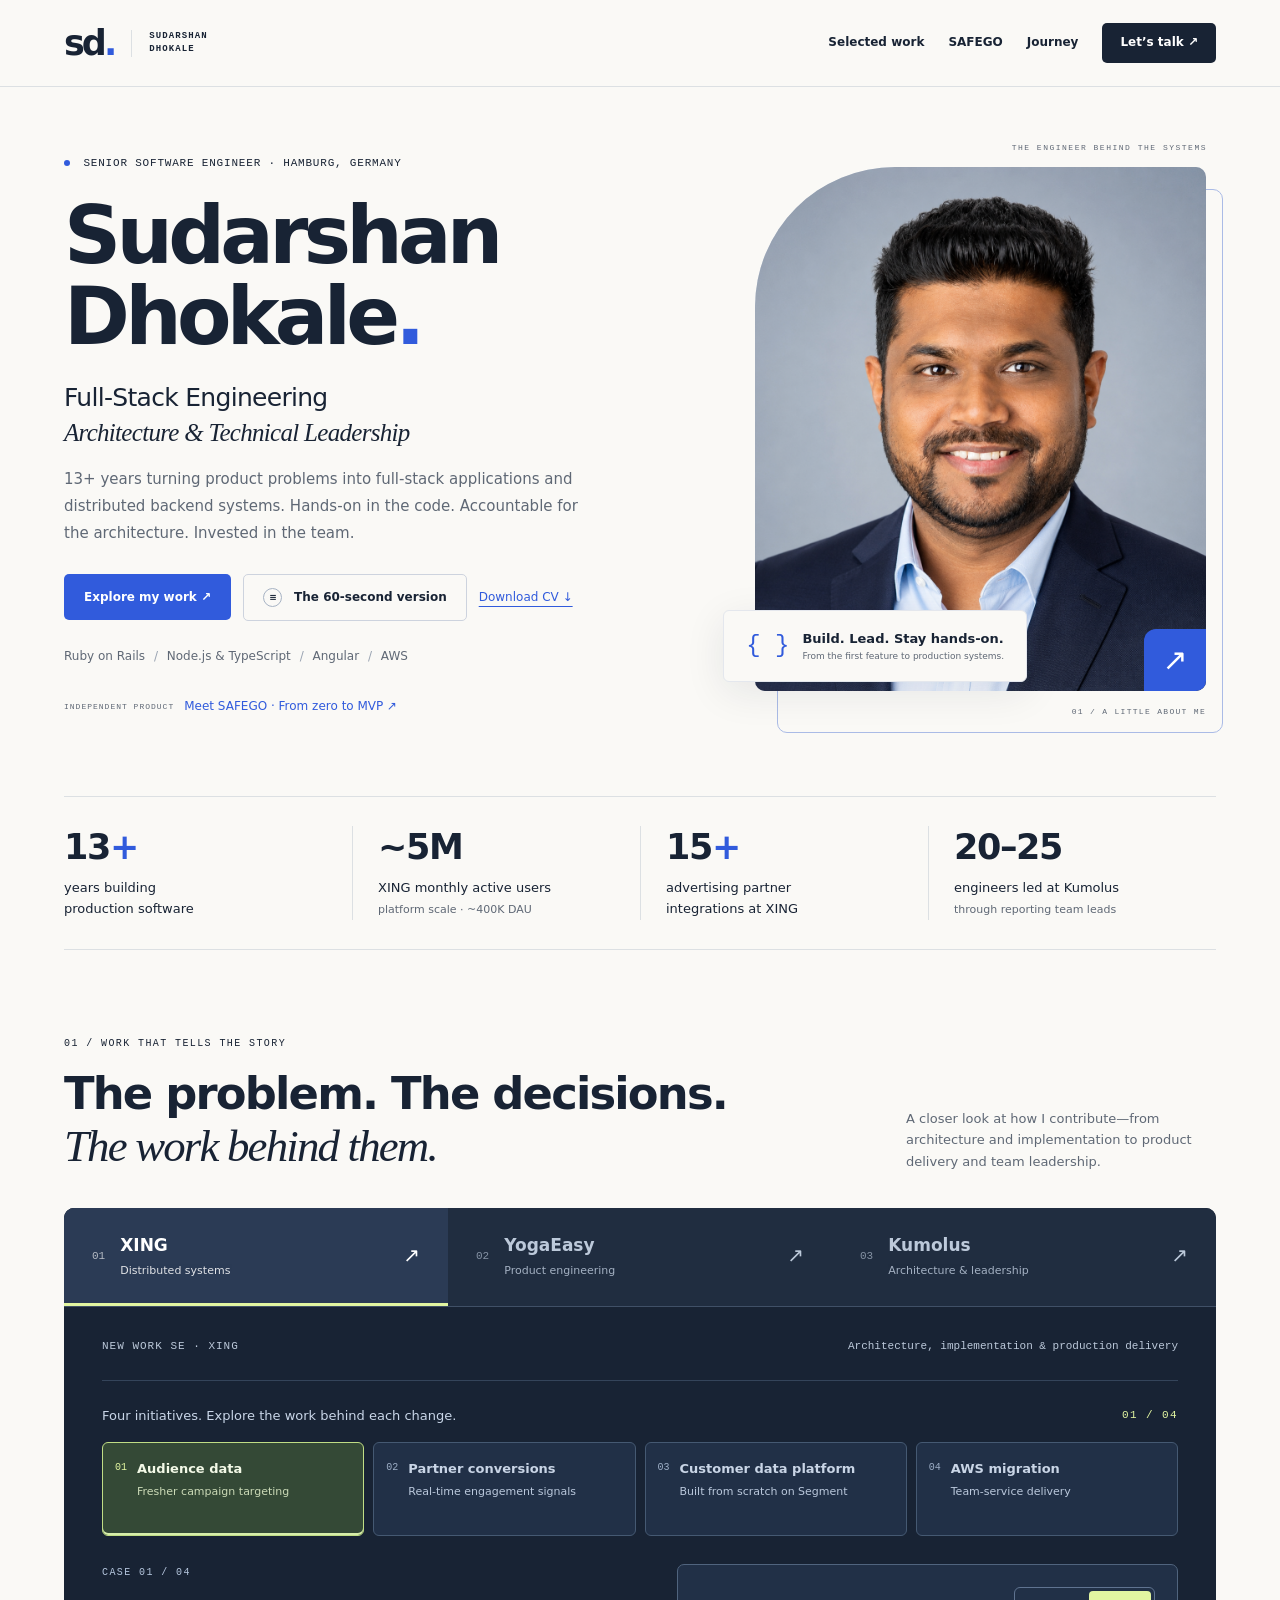
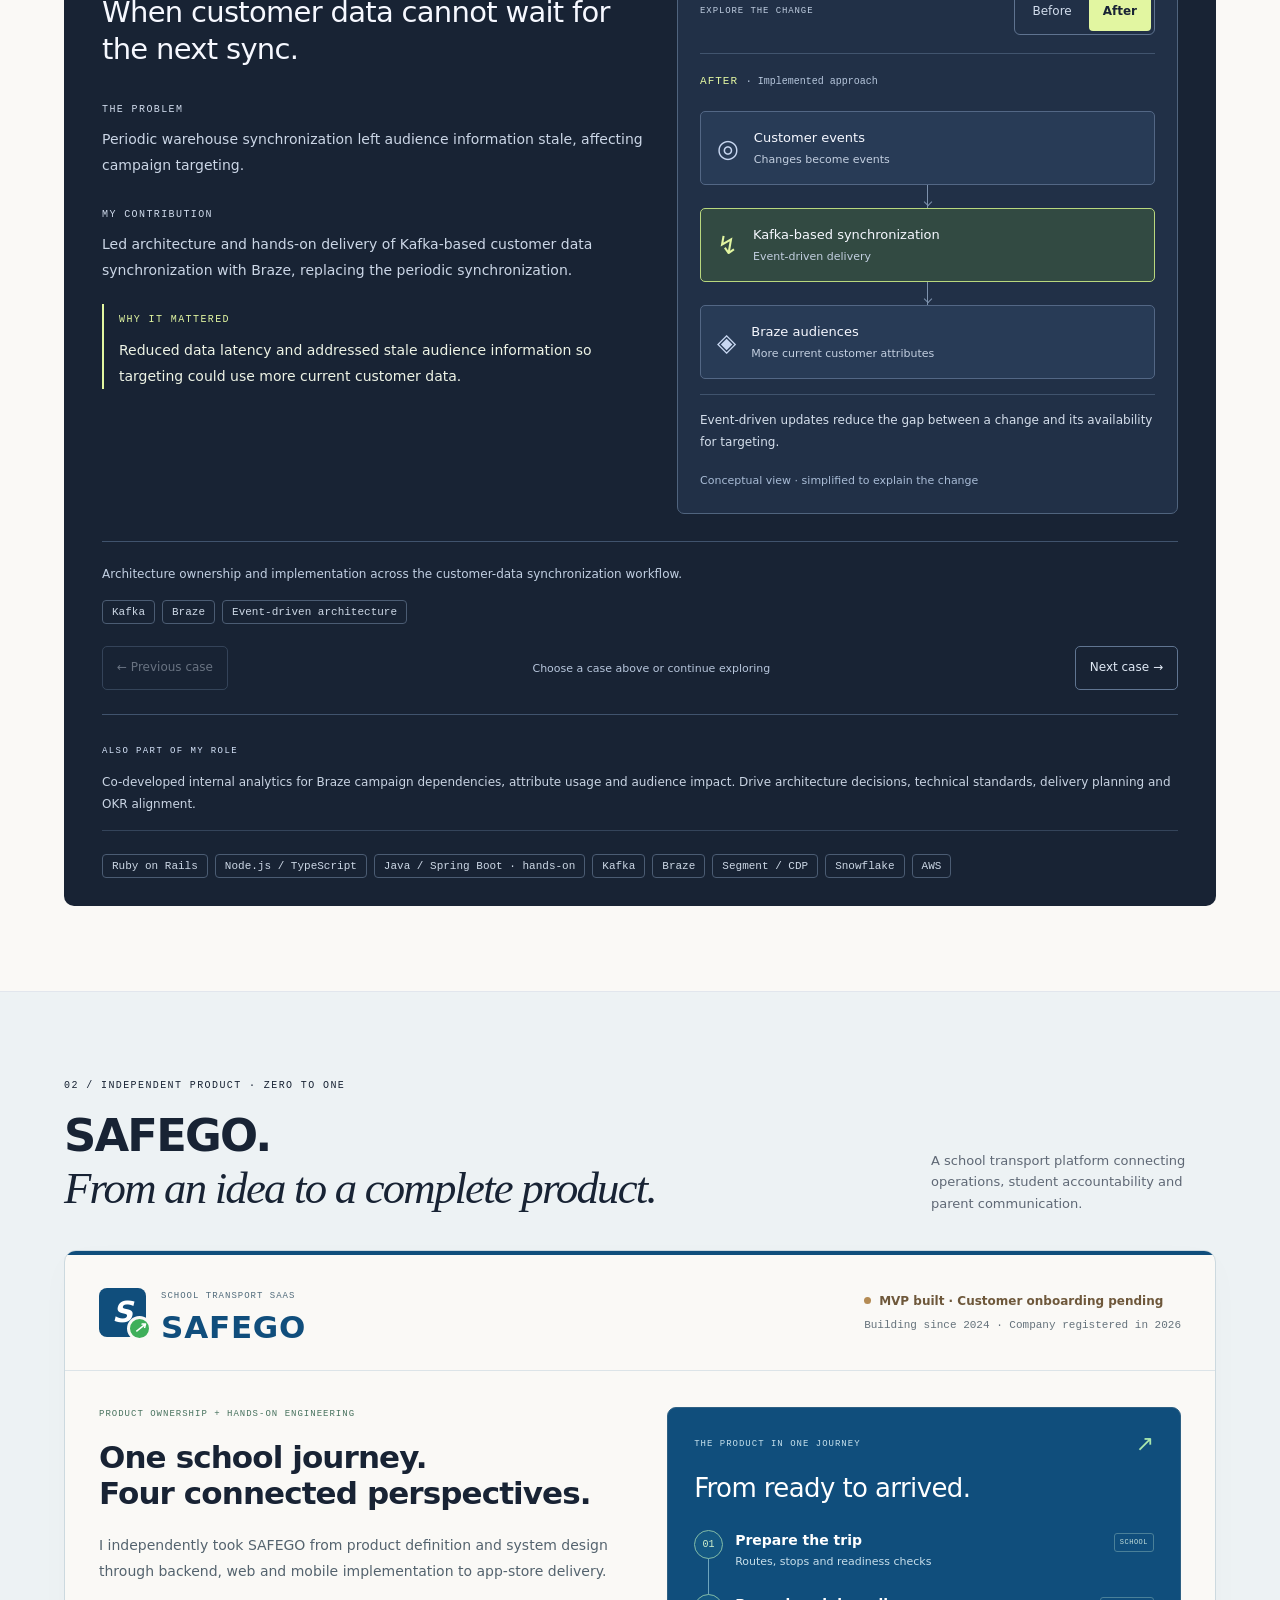
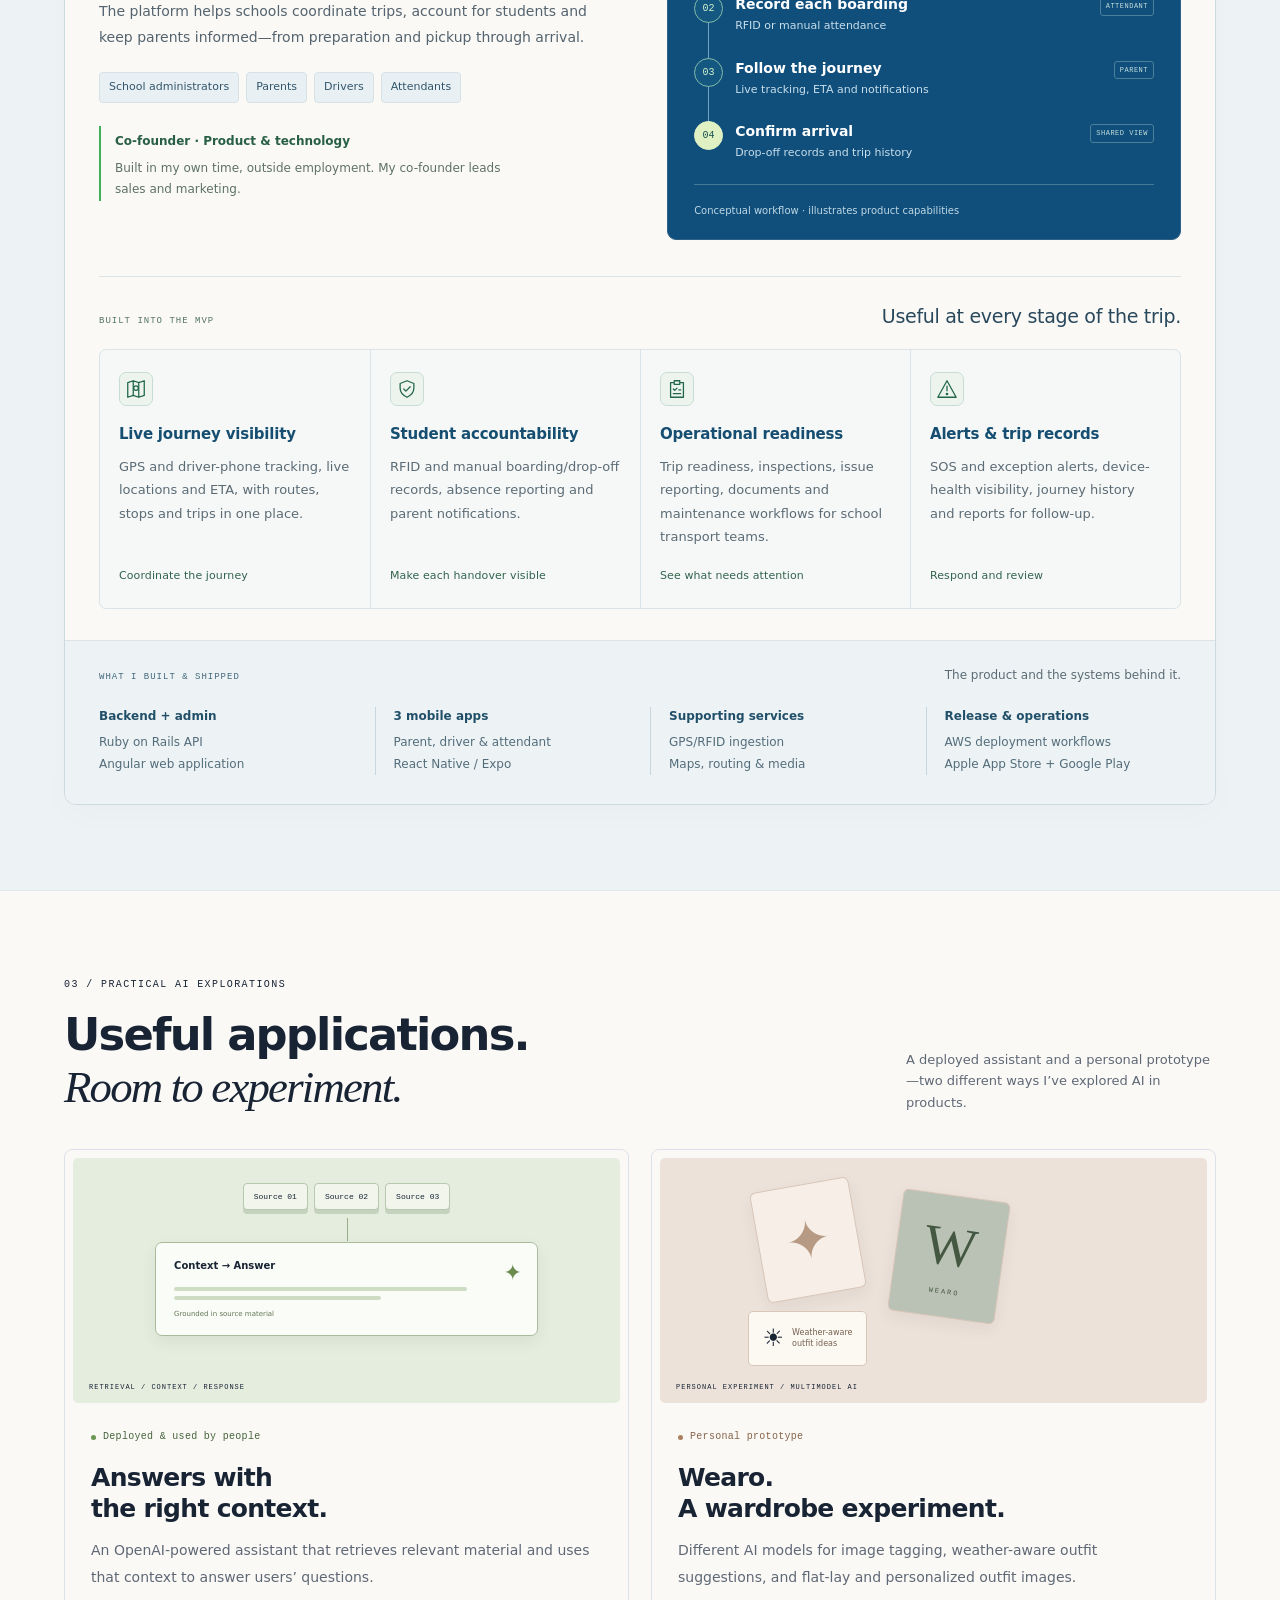
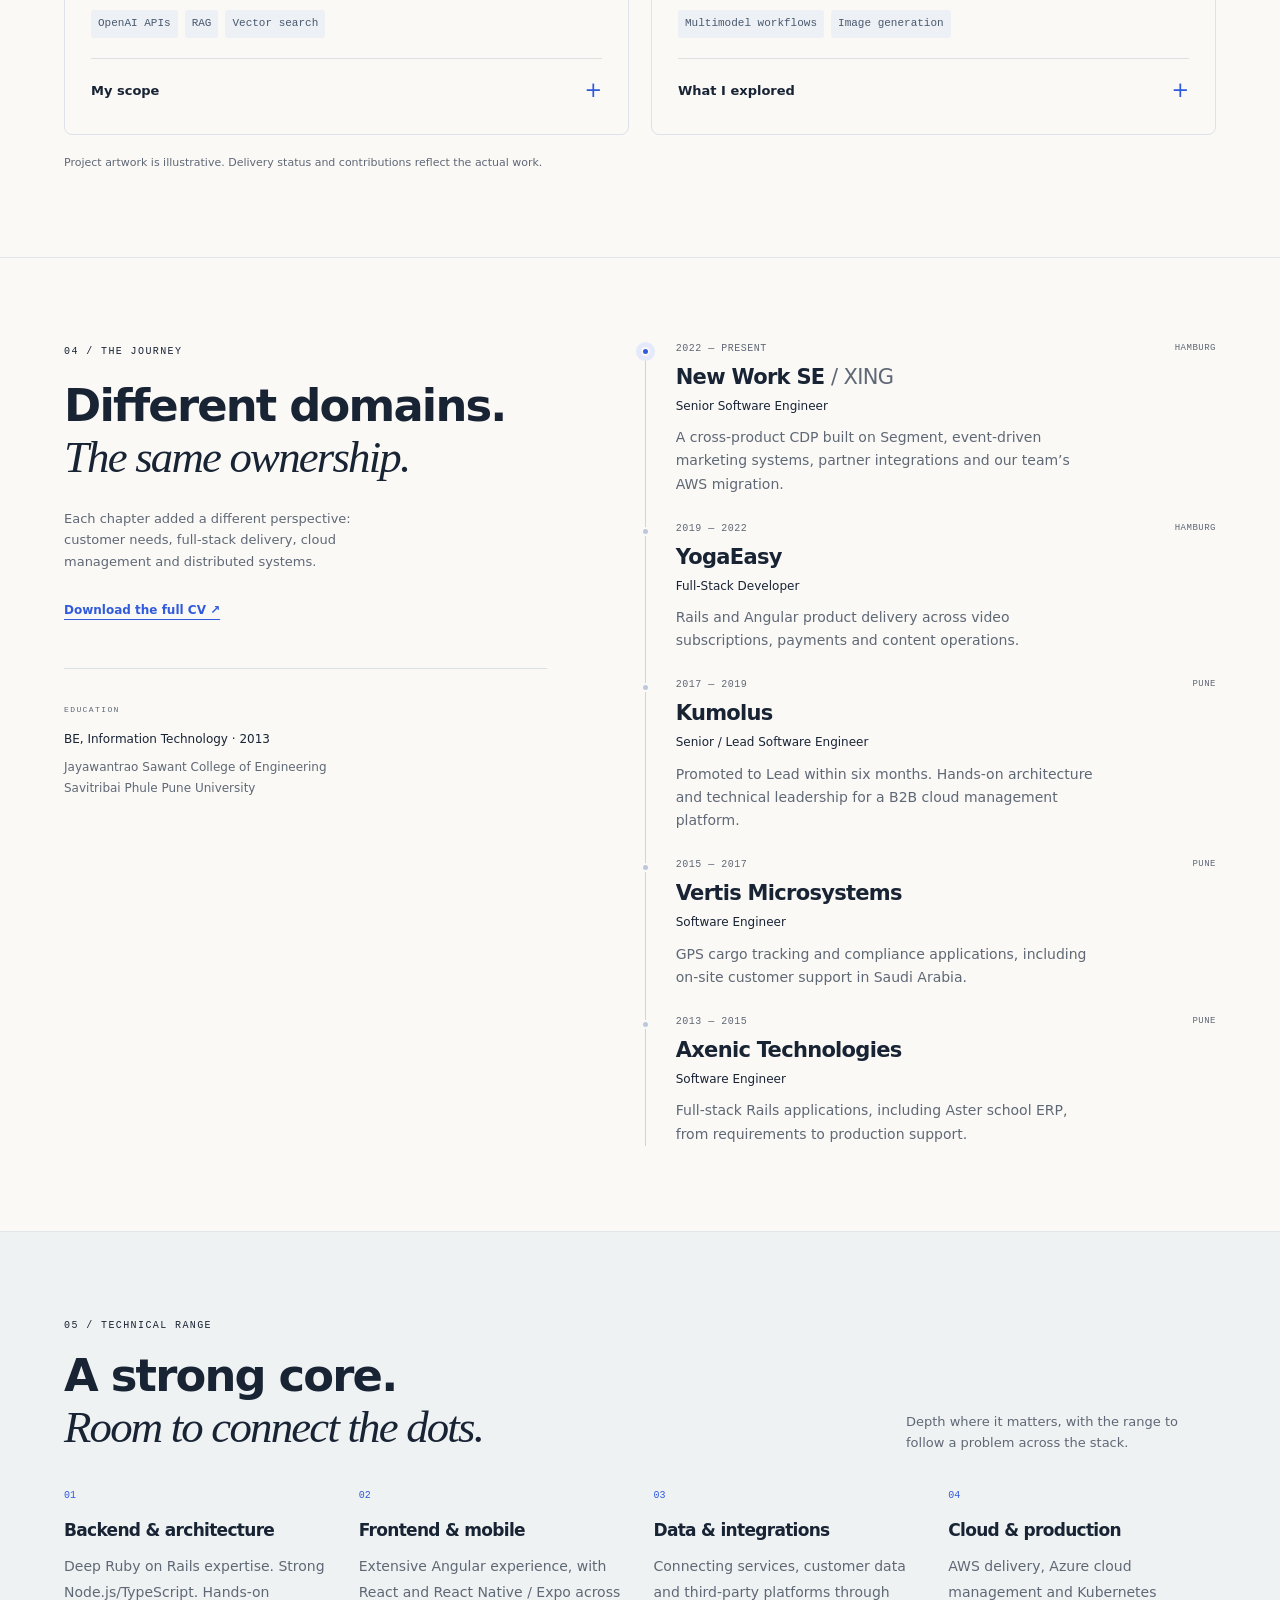
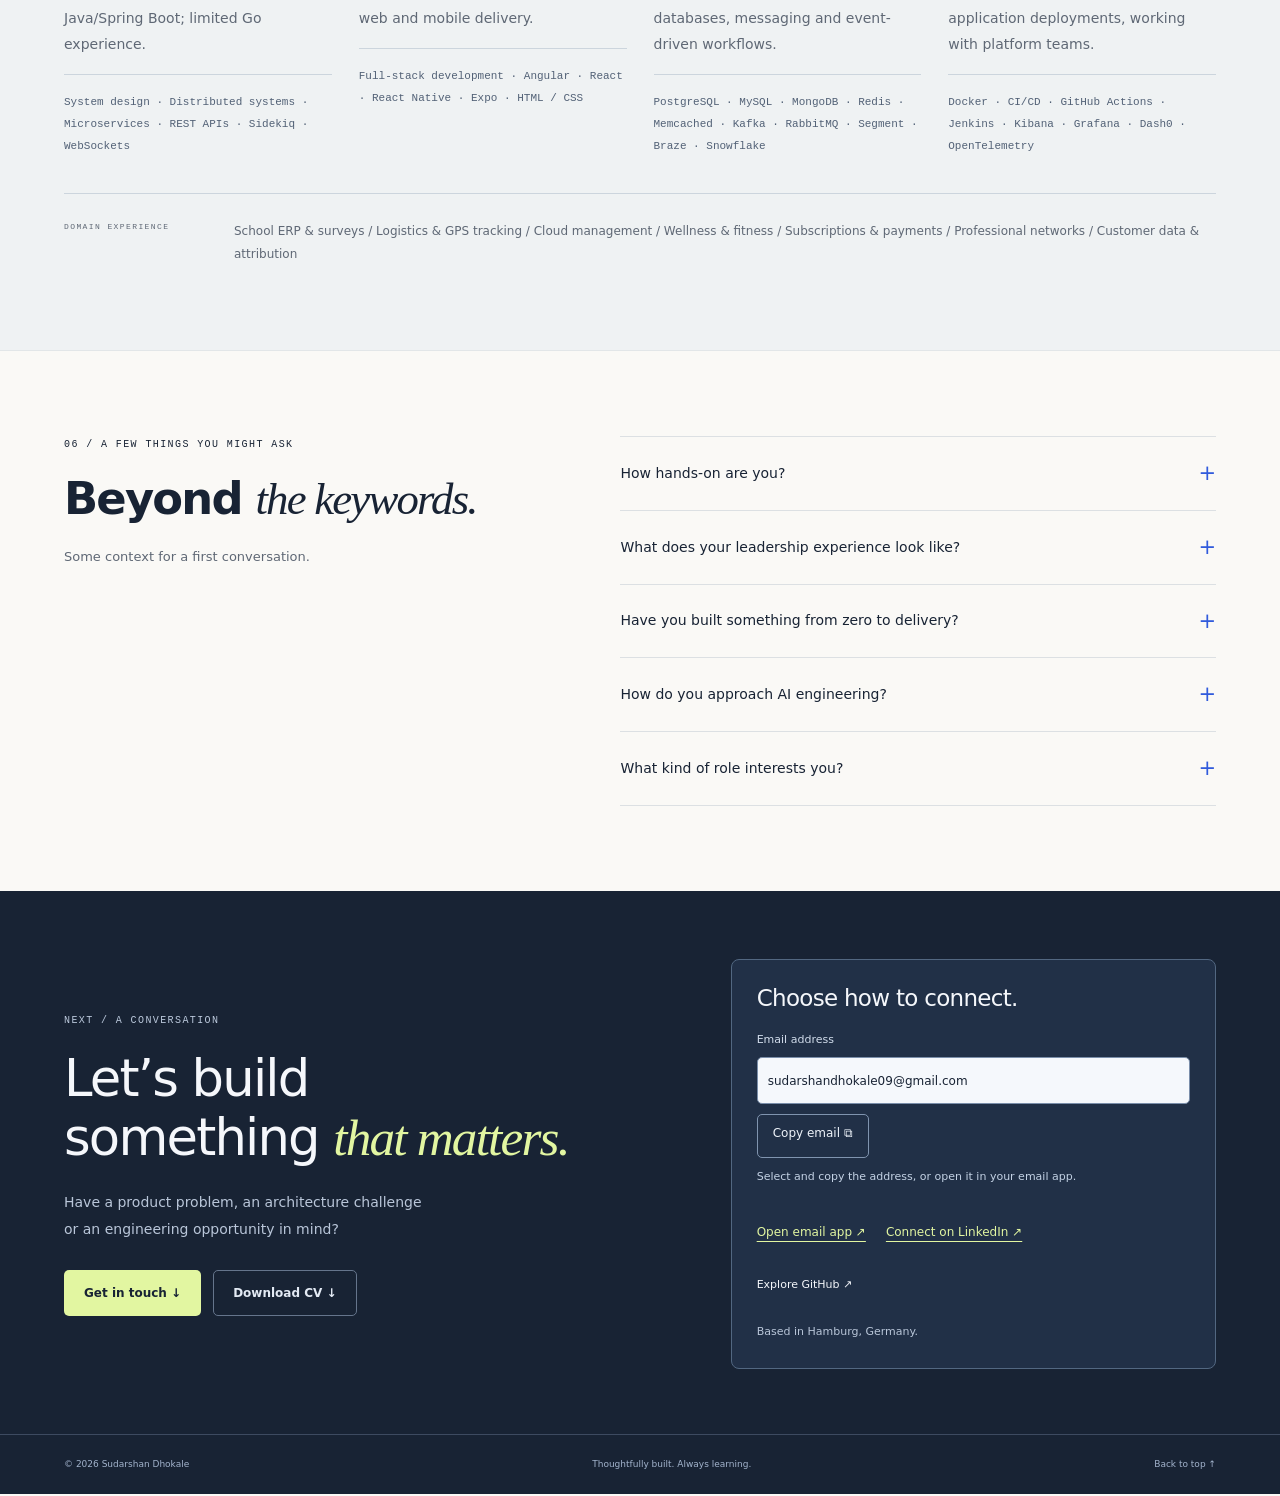
==== Sudarshan_Dhokale_Portfolio_Case_Explorer.html @ 3121cb05 "Add personal portfolio website for GitHub Pages" ====
<!doctype html>
<html lang="en">
<head>
<meta charset="utf-8"><meta name="viewport" content="width=device-width, initial-scale=1"><meta name="theme-color" content="#182334">
<title>Sudarshan Dhokale | Software Engineer &amp; Product Builder</title>
<meta name="description" content="Senior Software Engineer building full-stack products and distributed systems since 2013. Architecture, technical leadership and zero-to-one product delivery.">
<meta property="og:title" content="Sudarshan Dhokale — Full-Stack Engineering, Architecture &amp; Technical Leadership"><meta property="og:description" content="Hands-on engineering since 2013. Explore architecture, product delivery and technical leadership through selected work."><meta property="og:type" content="website">
<link rel="icon" href="[data-uri]" type="image/svg+xml"><style>
/* Sudarshan Dhokale — portfolio. No external fonts or dependencies. */
:root{--paper:#faf9f6;--ink:#182334;--muted:#5f6875;--line:#dce0e3;--blue:#315bdc;--lime:#e2f6a1;--dark:#182334;--light:#f1f3f7;--mono:ui-monospace,SFMono-Regular,Consolas,monospace}
*{box-sizing:border-box}html{scroll-behavior:smooth;scroll-padding-top:100px}body{margin:0;background:var(--paper);color:var(--ink);font:16px/1.65 system-ui,-apple-system,BlinkMacSystemFont,"Segoe UI",sans-serif;-webkit-font-smoothing:antialiased}body.modal-open{overflow:hidden}button,a,summary{-webkit-tap-highlight-color:transparent}button{font:inherit;cursor:pointer}a{color:inherit;text-underline-offset:5px}a:hover{text-decoration-thickness:2px}button:focus-visible,a:focus-visible,summary:focus-visible,[tabindex]:focus-visible{outline:3px solid #5d83f4;outline-offset:5px}button{color:inherit}img{max-width:100%;display:block}p{margin:0 0 16px}h1,h2,h3{line-height:1.15;margin:0;font-weight:600}h2{font-size:clamp(32px,3.5vw,46px);letter-spacing:-1.8px}h3{letter-spacing:-.7px}.wrap{max-width:1280px;padding:0 64px;margin:0 auto}.eyebrow,.micro-label{font:500 10px/1.7 var(--mono);letter-spacing:1.4px}.eyebrow{margin-bottom:20px}.serif{font-family:Georgia,"Times New Roman",serif;font-style:italic;font-weight:400}.blue{color:var(--blue)}.sr-only{position:absolute;width:1px;height:1px;padding:0;margin:-1px;overflow:hidden;clip:rect(0,0,0,0);white-space:nowrap;border:0}.skip{position:absolute;top:-100px;left:20px;z-index:100;background:var(--lime);padding:12px 20px}.skip:focus{top:10px}.reading-progress{position:fixed;top:0;left:0;width:100%;height:3px;z-index:30;pointer-events:none}.reading-progress span{display:block;transform:scaleX(0);transform-origin:left;background:var(--blue);height:100%}.site-header{position:sticky;top:0;background:var(--paper);border-bottom:1px solid var(--line);z-index:20}.nav{height:86px;display:flex;justify-content:space-between;align-items:center;gap:20px}.brand{display:flex;align-items:center;text-decoration:none;font-weight:800;font-size:35px;letter-spacing:-3px;line-height:1}.brand>span:first-child{color:var(--blue)}.brand .brand-label{margin-left:17px;padding-left:17px;border-left:1px solid var(--line);font:600 9px/1.5 var(--mono);letter-spacing:1.1px}.nav-links{display:flex;align-items:center;gap:30px;font-size:12px;font-weight:550}.nav-links>a{text-decoration:none;position:relative}.nav-links>a:not(.nav-cta):after{content:"";position:absolute;bottom:-7px;left:0;width:100%;height:2px;background:var(--blue);transform:scaleX(0);transform-origin:left;transition:transform .2s}.nav-links>a:hover:after,.nav-links>a.active:after{transform:scaleX(1)}.nav-links .nav-cta{background:var(--ink);color:white;padding:10px 18px;border-radius:5px}.hero{display:grid;grid-template-columns:1.24fr 1fr;gap:75px;align-items:center;padding-top:60px;padding-bottom:60px}.status-dot{display:inline-block;width:6px;height:6px;border-radius:50%;background:var(--blue);margin-right:6px}.hero h1{font-size:clamp(56px,6.2vw,80px);font-weight:650;letter-spacing:-4.7px;line-height:1.02;margin:22px 0}.hero-statement{font-size:25px;line-height:1.35;letter-spacing:-.7px;font-weight:500}.hero-statement>span{font-family:Georgia,serif;font-style:italic;font-weight:400}.hero-description{font-size:15px;max-width:530px;color:var(--muted);line-height:1.8}.actions{display:flex;gap:12px;align-items:center;flex-wrap:wrap;margin-top:27px}.button{padding:13px 19px;border-radius:5px;display:inline-flex;justify-content:center;align-items:center;gap:12px;text-decoration:none;font-size:12px;font-weight:600;border:1px solid transparent;line-height:1.5;transition:background .2s}.button:hover{box-shadow:0 3px 12px #18233412}.button.primary{background:var(--blue);color:#fff}.button.primary:hover{background:#2349bd}.button.secondary{background:transparent;border-color:#cdd3de}.button.secondary:hover{background:#edf0f9}.play-icon{font-size:9px;width:19px;height:19px;display:grid;place-items:center;border:1px solid #a7b3c4;border-radius:50%;padding-left:1px}.hero-stack{font-size:10px;color:var(--muted);margin:24px 0 0;line-height:1.8}.hero-stack>span{color:#9aa4b2;padding:0 6px}.hero-visual{position:relative;padding:20px 10px 20px 20px}.portrait-frame{position:relative;background:#dce4ee;border-radius:140px 10px 10px 10px;overflow:hidden;aspect-ratio:4/4.65}.portrait-frame>img{width:100%;height:100%;object-fit:cover;object-position:50% 22%;transition:transform .7s}.hero-visual:hover .portrait-frame>img{transform:scale(1.025)}.hero-visual:before{content:"";position:absolute;inset:35px 0 10px 35px;border:1px solid #aabbe6;border-radius:140px 10px 10px 10px;transform:translate(7px,7px);z-index:-1}.portrait-coordinate{position:absolute;right:9px;top:-4px;font:8px var(--mono);letter-spacing:1.5px;color:var(--muted)}.portrait-corner{position:absolute;bottom:0;right:0;background:var(--blue);color:white;font-size:30px;width:62px;height:62px;display:grid;place-items:center;border-radius:12px 0 0}.portrait-note{position:absolute;left:-12px;bottom:54px;display:flex;align-items:center;gap:13px;padding:17px 22px;background:var(--paper);box-shadow:0 10px 40px #18233417;border:1px solid #e4e7ed;border-radius:6px}.note-mark{font:24px var(--mono);color:var(--blue)}.portrait-note strong{display:block;font-size:13px}.portrait-note div>span{display:block;font-size:9px;color:var(--muted)}.photo-index{display:block;text-align:right;font:8px var(--mono);letter-spacing:1.3px;margin-top:16px;color:var(--muted)}.proof{display:grid;grid-template-columns:repeat(4,1fr);padding-top:30px;padding-bottom:30px;position:relative}.proof:before,.proof:after{content:"";height:1px;background:var(--line);position:absolute;left:64px;right:64px}.proof:before{top:0}.proof:after{bottom:0}.proof>div{padding-left:25px;border-left:1px solid var(--line)}.proof>div:first-child{padding-left:0;border:0}.proof strong{font-size:35px;font-weight:550;line-height:1.2;letter-spacing:-1.4px}.proof strong>span{color:var(--blue)}.proof p{font-size:11px;line-height:1.6;margin:9px 0 0}.proof p span{font-size:9px;color:var(--muted)}.section{padding-top:85px;padding-bottom:85px}.section-heading{display:flex;justify-content:space-between;gap:50px;align-items:flex-end;margin-bottom:36px}.section-heading>p{max-width:310px;font-size:13px;color:var(--muted);margin:0}.section-heading .eyebrow{margin-bottom:16px}.case-explorer{background:var(--dark);color:#f6f8ff;border-radius:10px;overflow:hidden}.case-tabs{display:grid;grid-template-columns:repeat(3,1fr);background:#202d40;border-bottom:1px solid #405067}.case-tabs button{border:0;border-bottom:3px solid transparent;background:transparent;color:#bcc9da;padding:23px 28px;display:flex;gap:15px;align-items:center;text-align:left;transition:background .2s}.case-tabs button>span:first-child{font:11px var(--mono);opacity:.65}.case-tabs .tab-label{font-size:17px;font-weight:550}.case-tabs small{display:block;font-size:10px;font-weight:400;opacity:.85;margin-top:3px}.case-tabs button[aria-selected=true]{background:#2b3b55;border-bottom-color:var(--lime);color:white}.case-tabs button:hover{background:#2b3b55}.tab-arrow{margin-left:auto;font-size:20px}.case-panel{padding:30px 38px 28px}.case-topline{display:flex;justify-content:space-between;gap:20px;color:#bcc9da;font:9px var(--mono);letter-spacing:1px;padding-bottom:25px;border-bottom:1px solid #34445a}.case-topline>span:last-child{letter-spacing:0}.case-layout{display:grid;grid-template-columns:1.2fr 1fr;gap:50px;padding:30px 0}.case-story h3{font-size:28px;font-weight:500;line-height:1.2;margin-bottom:26px}.story-part{margin-bottom:17px}.story-part:last-child{margin:0}.story-part .micro-label{color:#c7d4ea;font-size:8px}.story-part p{font-size:12px;line-height:1.8;color:#c4cedc;margin:5px 0 0}.story-part.outcome{border-left:2px solid var(--lime);padding-left:15px}.outcome .micro-label{color:var(--lime)}.outcome p{color:#edf2f9}.case-visual{background:#213047;border:1px solid #344760;border-radius:6px;padding:22px;align-self:center;min-width:0}.visual-heading{display:flex;justify-content:space-between;align-items:center;gap:12px;flex-wrap:wrap}.case-visual .micro-label{font-size:8px;color:#b5c5da;letter-spacing:1px}.flow-toggle{display:flex;gap:2px;padding:3px;border:1px solid #4a5d76;border-radius:5px}.flow-toggle button{border:0;background:transparent;font:10px system-ui;color:#c9d4e6;padding:5px 10px;border-radius:3px}.flow-toggle button[aria-pressed=true]{background:var(--lime);color:var(--dark)}.flow{padding:22px 8px 10px}.flow-node{border:1px solid #536785;background:#283b56;padding:14px 18px;border-radius:5px;display:flex;align-items:center;gap:17px}.flow-node strong{display:block;font-size:13px;font-weight:500}.flow-node div>span{font-size:9px;color:#c3cfe0;display:block}.flow-node .node-symbol{font-size:24px;color:#c8d7f1;line-height:1}.flow-node.accent-node{border-color:#b9d77e;background:#324a42}.accent-node .node-symbol{color:var(--lime)}.flow.before .accent-node{border-color:#c6ab79;background:#4d443b}.flow.before .accent-node .node-symbol{color:#e6c68e}.flow-connector{display:block;height:22px;width:1px;margin:auto;background:#7d91ac;position:relative}.flow-connector:after{content:"";position:absolute;width:5px;height:5px;border-right:1px solid #7d91ac;border-bottom:1px solid #7d91ac;bottom:3px;left:-2px;transform:rotate(45deg)}.visual-caption{font-size:8px;line-height:1.7;color:#aabbd1;margin:16px 0 0;text-align:center}.case-footer{border-top:1px solid #34445a;padding-top:23px}.case-footer p{font-size:11px;color:#b5c4d8;line-height:1.8;margin-bottom:15px}.case-footer strong{color:#edf2f9;font-weight:500}.dark-tags,.tags{display:flex;flex-wrap:wrap;gap:7px}.dark-tags>span{font:9px var(--mono);color:#cdd8e6;border:1px solid #4b5c73;border-radius:4px;padding:5px 9px}.product-grid{display:grid;grid-template-columns:1fr 1fr;gap:10px;margin-top:22px}.product-grid>div{border:1px solid #4b5c73;border-radius:5px;padding:20px 12px}.product-grid b{font:11px var(--mono);color:var(--lime);display:block;margin-bottom:20px}.product-grid strong{font-weight:500;font-size:13px;display:block}.product-grid span{font-size:9px;line-height:1.6;display:block;color:#b5c4d8;margin-top:5px}.cloud-canvas{padding:30px 0 8px}.cloud-ui{border:1px solid #9dbf63;border-radius:5px;background:#324a42;padding:22px 10px;text-align:center;font-size:13px}.cloud-ui>span{color:var(--lime);margin-right:9px}.cloud-branch{height:45px;border-bottom:1px solid #7d91ac;position:relative;margin:0 24%}.cloud-branch:before{content:"";width:1px;height:45px;background:#7d91ac;display:block;margin:auto}.cloud-providers{display:flex;justify-content:space-around;gap:25px;padding-top:15px}.cloud-providers>div{padding:15px;width:45%;border:1px solid #536785;border-radius:4px;text-align:center;font-size:20px}.cloud-canvas p{font-size:9px;margin:25px 0 0;text-align:center;color:#b5c4d8}.project-section{background:#edf0f5;border-top:1px solid #e2e6ed;border-bottom:1px solid #e2e6ed}.project-toolbar{display:flex;justify-content:space-between;align-items:center;margin-bottom:22px;gap:20px}.project-toolbar>p{font-size:13px;color:var(--muted);margin:0}.filters{display:flex;gap:5px}.filters button{background:transparent;border:1px solid transparent;padding:7px 13px;border-radius:40px;font-size:11px;white-space:nowrap}.filters button[aria-pressed=true]{background:var(--ink);color:white}.filters button:not([aria-pressed=true]):hover{border-color:#b4bfce}.filters button>span{margin-left:5px;opacity:.6}.project-grid{display:grid;grid-template-columns:repeat(3,minmax(0,1fr));gap:22px}.project-card{background:var(--paper);border:1px solid #dce1ea;border-radius:8px;overflow:hidden;transition:box-shadow .2s}.project-card:hover{box-shadow:0 14px 30px #1823340b}.project-art{height:215px;position:relative;overflow:hidden;margin:8px 8px 0;border-radius:5px}.art-caption{position:absolute;bottom:12px;left:16px;font:7px var(--mono);letter-spacing:1px;z-index:5}.mobile-art{background:#dce5fa}.device{position:absolute;width:98px;height:180px;border:5px solid #263751;border-radius:17px;background:#fff;left:28%;top:23px;transform:rotate(-12deg);box-shadow:6px 10px 15px #18233422;z-index:2}.device-camera{width:27px;height:5px;background:#263751;position:absolute;top:0;left:30px;border-radius:0 0 4px 4px}.device-screen{padding:20px 8px 8px}.screen-row{height:5px;width:35%;background:#bbc9e8;border-radius:3px;margin-bottom:13px}.screen-greeting{height:8px;background:#2e4e96;border-radius:3px;width:70%;margin-bottom:10px}.screen-tile{height:47px;background:#6e8fdf;border-radius:6px;position:relative}.screen-tile:after{content:"";display:block;position:absolute;inset:9px;border:1px solid #e1e8fb77;border-radius:4px}.screen-lines{height:20px;background:repeating-linear-gradient(180deg,#d4dced 0 3px,transparent 3px 8px);margin-top:10px;width:80%}.screen-nav{display:flex;gap:13px;margin-top:17px}.screen-nav i{width:7px;height:7px;background:#adc2f0;border-radius:2px}.second-device{left:51%;top:18px;transform:rotate(13deg);z-index:1;width:92px;height:172px;background:#eef2fa}.second-device .screen-tile{background:#a9c598;height:85px}.rag-art{background:#e5eddf}.rag-sources{display:flex;gap:6px;position:absolute;top:25px;left:0;right:0;justify-content:center}.rag-sources>span{padding:8px 10px;border:1px solid #b6c8ae;border-radius:4px;background:#f1f5ec;font:8px var(--mono);box-shadow:0 4px 0 #c5d2bd}.rag-line{position:absolute;top:60px;left:50%;width:1px;height:23px;background:#98ac8e}.rag-answer{position:absolute;top:84px;left:15%;right:15%;padding:15px 18px;border:1px solid #aabb9d;border-radius:7px;background:#fafcf7;box-shadow:0 6px 16px #26371712}.answer-spark{position:absolute;right:15px;top:12px;font-size:22px;color:#6b8a4e}.rag-answer strong{font-size:10px;display:block;margin-bottom:12px}.rag-answer>div{height:4px;background:#cedcc4;border-radius:3px;margin-bottom:5px;width:85%}.rag-answer>div+div{width:60%}.rag-answer small{font-size:7px;color:#607654;display:block;margin-top:9px}.wearo-art{background:#ece2da}.wardrobe-tile{position:absolute;box-shadow:0 6px 15px #55351c10;border:1px solid #d8c6b9;border-radius:6px}.shirt{top:26px;left:18%;width:100px;height:112px;background:#f7efe7;transform:rotate(-10deg);display:grid;place-items:center;font:55px Georgia,serif;color:#b79a83}.outfit{top:37px;left:43%;width:108px;height:123px;background:#b9c2b4;transform:rotate(8deg);text-align:center;font:56px Georgia,serif;color:#445740;line-height:1.5;padding-top:8px}.outfit span{display:block;font:7px var(--mono);letter-spacing:2px}.weather-note{position:absolute;left:16%;bottom:37px;background:#fcf8f2;border:1px solid #d8c6b9;padding:7px 14px;border-radius:5px;display:flex;align-items:center;gap:8px;font-size:24px}.weather-note>span{font-size:8px;line-height:1.4;color:#766251}.project-body{padding:23px}.project-status{font-size:8px;font-family:var(--mono);letter-spacing:.3px;color:#46643a;display:flex;gap:7px;align-items:center}.project-status>i{width:5px;height:5px;background:#6b9652;border-radius:50%}.project-status.prototype{color:#866348}.project-status.prototype>i{background:#ab805f}.project-body h3{font-size:23px;line-height:1.25;font-weight:550;margin:16px 0 13px}.project-body>p{font-size:12px;color:var(--muted);line-height:1.9;min-height:92px}.tags{margin:20px 0}.tags>span{background:#edf0f5;color:#48596e;border-radius:3px;font:8px var(--mono);padding:5px 7px}.project-body details{border-top:1px solid var(--line);padding-top:14px}summary{cursor:pointer;list-style:none;display:flex;justify-content:space-between;align-items:center;gap:20px}summary::-webkit-details-marker{display:none}summary>span{font-weight:400;font-size:21px;color:var(--blue);transition:transform .2s}details[open]>summary>span{transform:rotate(45deg)}.project-body summary{font-size:11px;font-weight:550}.project-body details p{font-size:11px;color:var(--muted);margin:12px 0 0}.illustration-note{font-size:9px;margin:19px 0 0;color:var(--muted)}.journey{display:grid;grid-template-columns:1fr 1.2fr;gap:90px}.journey-intro>p:not(.eyebrow){font-size:13px;color:var(--muted);margin:24px 0;max-width:330px}.text-link{font-size:12px;font-weight:600;color:var(--blue)}.education{border-top:1px solid var(--line);padding-top:25px;margin-top:45px}.education .micro-label{color:var(--muted);font-size:8px}.education strong{font-weight:500;font-size:12px;display:block;margin-top:10px}.education p{font-size:10px;color:var(--muted);margin:7px 0 0;line-height:1.8}.timeline{border-left:1px solid #ccd4e1;margin-left:8px}.timeline article{position:relative;padding:0 0 27px 30px}.timeline article:last-child{padding-bottom:0}.timeline-dot{position:absolute;top:4px;left:-5px;width:9px;height:9px;background:#bcc8dc;border:2px solid var(--paper);border-radius:50%}.timeline article:first-child .timeline-dot{background:var(--blue);box-shadow:0 0 0 5px #e4eafb}.timeline-date{font:8px var(--mono);letter-spacing:.5px;color:var(--muted);display:flex;justify-content:space-between;gap:15px}.timeline-date span{font-size:7px}.timeline h3{font-size:21px;margin:11px 0 3px;font-weight:550}.timeline h3 span{color:var(--muted);font-weight:400}.timeline strong{font-size:11px;font-weight:500}.timeline p{font-size:12px;color:var(--muted);margin:8px 0 0;max-width:420px}.skills-section{background:#eff2f3;border-top:1px solid #e2e6e8;border-bottom:1px solid #e2e6e8}.skill-grid{display:grid;grid-template-columns:repeat(4,minmax(0,1fr));gap:27px}.skill-index{font:10px var(--mono);color:var(--blue);display:block;margin-bottom:20px}.skill-grid h3{font-size:17px;margin-bottom:14px}.skill-grid p{font-size:12px;line-height:1.85;color:var(--muted)}.skill-detail{border-top:1px solid #ccd5dd;padding-top:16px;font:10px/2 var(--mono);color:#526176}.domain-line{border-top:1px solid #ccd5dd;padding-top:26px;margin-top:36px;display:grid;grid-template-columns:150px 1fr;gap:20px}.domain-line .micro-label{font-size:8px;color:var(--muted)}.domain-line p{font-size:11px;line-height:1.9;color:var(--muted);margin:0}.questions{display:grid;grid-template-columns:1fr 1.25fr;gap:80px}.questions>div>p:not(.eyebrow){font-size:13px;color:var(--muted);margin-top:20px}.faq-list details{border-top:1px solid var(--line);padding:19px 0}.faq-list details:last-child{border-bottom:1px solid var(--line)}.faq-list summary{font-size:13px;font-weight:500}.faq-list details p{font-size:12px;color:var(--muted);margin:13px 0 0;line-height:1.9;max-width:470px}.contact{background:var(--dark);color:#f5f7fb}.contact-inner{padding-top:68px;padding-bottom:65px;display:grid;grid-template-columns:1.25fr 1fr;gap:60px;align-items:center}.contact .eyebrow{color:#bccadd}.contact h2{font-size:clamp(35px,4vw,53px);font-weight:500;line-height:1.15}.contact h2 .serif{color:var(--lime)}.contact p:not(.eyebrow){font-size:12px;color:#b9c6d9;margin:22px 0 0;line-height:1.9}.button.lime{background:var(--lime);color:var(--dark)}.button.dark-outline{border-color:#65758c;color:#e3eaf4}.button.dark-outline:hover{background:#2e3c50}.contact-links{padding-top:40px;min-width:0}.contact-links>a{display:block;font-size:15px;letter-spacing:-.2px;text-decoration:none;overflow-wrap:anywhere}.copy-email{display:block;background:transparent;border:0;padding:8px 0;color:#b7c9e1;font-size:10px;text-decoration:underline;text-underline-offset:3px;margin-top:5px}.social-links{display:flex;gap:25px;margin-top:35px;font-size:12px}.social-links a{text-decoration:none}.contact footer{padding-top:22px;padding-bottom:22px;border-top:1px solid #3d4a60;display:flex;justify-content:space-between;gap:20px;font-size:9px;color:#a3b4cd}.contact footer a{text-decoration:none}.js-only{display:none}.js .js-only{display:inline-flex}.toast{position:fixed;bottom:24px;left:50%;transform:translate(-50%,20px);background:var(--ink);color:white;border:1px solid #6b7c96;border-radius:8px;font-size:13px;max-width:calc(100vw - 32px);padding:12px 22px;z-index:60;opacity:0;pointer-events:none;transition:opacity .2s,transform .2s}.toast.show{opacity:1;transform:translate(-50%,0)}dialog{border:0;border-radius:12px;max-width:640px;width:calc(100% - 32px);padding:0;background:var(--paper);color:var(--ink);box-shadow:0 24px 100px #0005;max-height:90vh;max-height:90dvh}dialog::backdrop{background:#111c2cd1;backdrop-filter:blur(5px)}.dialog-inner{padding:38px;position:relative}.dialog-close{position:absolute;right:14px;top:12px;border:0;background:#e9edf3;border-radius:50%;width:30px;height:30px;display:grid;place-items:center;font-size:25px;line-height:1}.mini-profile{display:flex;gap:17px;align-items:center;margin:25px 0}.mini-profile img{border-radius:50%;object-fit:cover}.mini-profile h2{font-size:27px;letter-spacing:-1px}.mini-profile p{font-size:11px;color:var(--muted);margin:5px 0 0}.dialog-lead{font-size:18px;line-height:1.5;letter-spacing:-.3px}.intro-points>div{display:flex;gap:15px;border-top:1px solid var(--line);padding-top:16px;margin-top:16px}.intro-points>div>span{font:11px var(--mono);color:var(--blue);padding-top:3px}.intro-points p{font-size:12px;color:var(--muted);margin:0}.intro-points strong{color:var(--ink);font-weight:600}.intro-points .actions{margin-top:25px}[hidden]{display:none!important}::selection{background:var(--lime);color:var(--ink)}
@media(min-width:1500px){.hero{padding-top:85px;padding-bottom:80px}}
@media(max-width:1100px){.wrap{padding-left:36px;padding-right:36px}.hero{gap:45px}.hero h1{font-size:65px}.hero-statement{font-size:23px}.hero .eyebrow{font-size:8px}.hero .actions{gap:8px}.hero .button{font-size:11px;padding:12px 14px}.portrait-note{left:-5px;padding:15px}.proof:before,.proof:after{left:36px;right:36px}.case-layout{gap:30px}.case-tabs button{padding:20px}.case-panel{padding:25px}.case-story h3{font-size:25px}.skill-grid{grid-template-columns:1fr 1fr;gap:30px 45px}.project-body{padding:19px}.project-body h3{font-size:21px}.project-body>p{min-height:112px}.journey{gap:55px}.questions{gap:40px}.contact-inner{gap:35px}.hero-stack{font-size:9px}}
@media(max-width:800px){html{scroll-padding-top:85px}.nav{height:74px}.nav-links{gap:20px;font-size:11px}.hero{gap:25px;grid-template-columns:1.15fr 1fr;padding-top:45px;padding-bottom:45px}.hero h1{font-size:52px;letter-spacing:-3px}.hero-statement{font-size:20px}.hero-description{font-size:13px}.hero-stack{font-size:8px}.hero-visual{padding-left:10px}.portrait-frame{border-top-left-radius:90px;aspect-ratio:3/4.4}.portrait-note{left:-8px;bottom:38px;padding:12px;gap:8px}.note-mark{font-size:20px}.portrait-note strong{font-size:10px}.portrait-note div>span{font-size:7px}.portrait-coordinate{font-size:6px}.portrait-corner{width:45px;height:45px;font-size:22px}.photo-index{font-size:7px}.proof{gap:15px}.proof strong{font-size:29px}.proof>div{padding-left:15px}.proof p{font-size:9px}.proof p span{font-size:8px}.section{padding-top:60px;padding-bottom:60px}.section-heading{gap:30px}.section-heading>p{max-width:230px;font-size:12px}h2{font-size:33px}.case-tabs button{gap:10px;padding:17px 14px}.case-tabs .tab-label{font-size:14px}.case-tabs small{font-size:8px}.tab-arrow{display:none}.case-layout{grid-template-columns:1fr}.case-visual{width:100%;max-width:540px;margin:auto}.flow{display:flex;align-items:center;padding:20px 0 10px}.flow-node{flex:1;min-width:0;display:block;text-align:center;padding:15px 7px}.flow-node .node-symbol{display:block;margin-bottom:10px}.flow-node strong{font-size:11px}.flow-node div>span{font-size:8px;line-height:1.5;margin-top:5px}.flow-connector{height:1px;width:18px;flex-shrink:0}.flow-connector:after{transform:rotate(-45deg);left:auto;right:4px;bottom:-2px}.project-grid{gap:16px}.project-art{height:170px}.device{transform:rotate(-12deg) scale(.8);transform-origin:top left;left:18%;top:20px}.second-device{transform:rotate(13deg) scale(.8);left:48%;top:16px}.project-body{padding:17px}.project-body h3{font-size:19px}.project-body>p{font-size:11px;min-height:126px}.project-status{font-size:7px;line-height:1.6}.tags>span{font-size:7px}.art-caption{font-size:6px;left:9px;bottom:9px}.rag-sources{gap:3px;top:20px}.rag-sources>span{font-size:6px;padding:6px}.rag-answer{top:65px;left:10%;right:10%;padding:12px}.answer-spark{font-size:16px;right:10px}.rag-answer strong{font-size:8px}.rag-answer small{font-size:6px}.rag-line{top:43px}.wardrobe-tile{transform:scale(.75)}.shirt{left:7%;top:12px;transform:rotate(-10deg) scale(.75)}.outfit{left:38%;top:18px;transform:rotate(8deg) scale(.75)}.weather-note{font-size:15px;left:10%;bottom:28px;padding:5px 8px}.weather-note span{font-size:6px}.journey{gap:40px;grid-template-columns:.85fr 1fr}.timeline h3{font-size:19px}.questions{grid-template-columns:1fr}.contact-inner{grid-template-columns:1fr 1fr}.contact-links>a{font-size:12px}.contact h2{font-size:36px}.contact footer{font-size:8px}}
@media(max-width:620px){.wrap{padding-left:22px;padding-right:22px}.brand .brand-label{font-size:8px;padding-left:12px;margin-left:12px}.brand{font-size:30px}.nav-links>a:not(.nav-cta){display:none}.nav-links .nav-cta{font-size:11px;padding:8px 13px}.hero{grid-template-columns:1fr;gap:35px;padding-top:36px}.hero h1{font-size:65px;letter-spacing:-3.8px}.hero .eyebrow{font-size:8px;letter-spacing:1px}.hero-statement{font-size:24px}.hero-description{font-size:14px;max-width:440px}.hero-stack{font-size:9px}.hero .button{padding:13px 16px}.hero-visual{max-width:380px;width:100%;margin:auto;padding:20px 12px 15px}.portrait-frame{aspect-ratio:1/1.08;border-top-left-radius:100px}.portrait-frame>img{object-position:50% 30%}.portrait-note{bottom:40px;left:-2px;padding:15px 18px}.portrait-note strong{font-size:12px}.portrait-note div>span{font-size:8px}.note-mark{font-size:23px}.portrait-coordinate{font-size:7px}.photo-index{font-size:7px}.proof{grid-template-columns:1fr 1fr;row-gap:27px;padding-top:26px;padding-bottom:26px}.proof>div:nth-child(3){padding-left:0;border:0}.proof:before,.proof:after{left:22px;right:22px}.proof strong{font-size:32px}.proof p{font-size:10px}.proof p span{font-size:8px}.section-heading{display:block;margin-bottom:28px}.section-heading>p{max-width:420px;margin-top:20px}.eyebrow{font-size:8px;letter-spacing:1px}h2{font-size:32px;letter-spacing:-1.2px}.case-tabs button{display:block;padding:15px 10px;text-align:left}.case-tabs button>span:first-child{display:block;font-size:8px;margin-bottom:7px}.case-tabs .tab-label{font-size:13px}.case-tabs small{font-size:7px;line-height:1.5;min-height:22px}.case-panel{padding:20px}.case-topline{font-size:7px;gap:12px}.case-topline>span:last-child{text-align:right}.case-story h3{font-size:25px}.case-layout{padding-top:23px;gap:25px}.story-part p{font-size:12px}.case-visual{padding:16px}.visual-heading{gap:10px}.case-visual .micro-label{font-size:7px}.flow-node{padding:12px 5px}.flow-node strong{font-size:9px}.flow-node div>span{font-size:7px}.flow-connector{width:12px}.flow-node .node-symbol{font-size:20px}.case-footer p{font-size:10px}.dark-tags>span{font-size:8px}.visual-caption{font-size:7px}.project-toolbar{display:block}.project-toolbar>p{margin-bottom:14px}.filters{gap:3px}.filters button{font-size:10px;padding:7px 12px}.project-grid{grid-template-columns:1fr;gap:24px}.project-art{height:220px}.device{transform:rotate(-12deg);left:28%;top:25px}.second-device{transform:rotate(13deg);left:50%;top:20px}.project-body{padding:24px}.project-body h3{font-size:25px}.project-status{font-size:9px}.project-body>p{font-size:13px;min-height:0}.tags>span{font-size:9px}.art-caption{font-size:8px;left:15px;bottom:12px}.rag-sources{top:24px;gap:7px}.rag-sources>span{font-size:8px;padding:8px 10px}.rag-answer{top:86px;left:15%;right:15%;padding:16px 20px}.rag-answer strong{font-size:12px}.rag-answer small{font-size:8px}.answer-spark{font-size:22px}.rag-line{top:58px;height:29px}.shirt{transform:rotate(-10deg);left:20%;top:28px}.outfit{transform:rotate(8deg);left:45%;top:35px}.weather-note{left:18%;bottom:36px;padding:7px 13px;font-size:24px}.weather-note span{font-size:8px}.illustration-note{font-size:9px}.journey{grid-template-columns:1fr;gap:40px}.education{margin-top:27px}.timeline{margin-left:5px}.timeline p{font-size:12px}.timeline h3{font-size:21px}.timeline-date{font-size:9px}.skill-grid{grid-template-columns:1fr;gap:30px}.skill-grid article{position:relative;padding-left:33px}.skill-index{position:absolute;left:0;top:3px}.skill-grid h3{font-size:19px}.skill-grid p{font-size:13px}.skill-detail{font-size:10px}.domain-line{grid-template-columns:1fr;gap:10px}.questions{gap:23px}.faq-list summary{font-size:12px}.contact-inner{grid-template-columns:1fr;gap:25px;padding-top:50px;padding-bottom:40px}.contact-links{padding-top:10px}.contact-links>a{font-size:14px}.contact footer{flex-wrap:wrap;gap:10px;line-height:1.8;font-size:9px}.contact footer>span:nth-child(2){display:none}.contact h2{font-size:37px}.dialog-inner{padding:30px 22px}.mini-profile{gap:12px}.mini-profile h2{font-size:23px}.mini-profile img{width:50px;height:50px}.mini-profile p{font-size:9px}.dialog-lead{font-size:17px}.intro-points p{font-size:12px}.dialog-inner .button{font-size:11px;padding:12px 15px}}
@media(prefers-reduced-motion:reduce){html{scroll-behavior:auto}*,*:before,*:after{animation:none!important;transition:none!important}.button:hover,.project-card:hover,.hero-visual:hover .portrait-frame>img{transform:none}}
@media print{.site-header,.hero-visual,.reading-progress,.js-only,.contact,dialog,.project-art{display:none!important}.wrap{padding:0;max-width:none}.hero{display:block;padding:10px 0}.hero h1{font-size:40px}.hero h1 br{display:none}.section{padding:20px 0}.case-tabs{display:none}.case-panel[hidden]{display:block!important}.case-panel{break-inside:avoid;border:1px solid #ccc;margin-top:10px}.case-explorer,.case-panel,.case-visual{background:white;color:black}.case-story p,.case-topline,.micro-label,.case-footer p,.outcome p{color:black!important}.case-visual{display:none}.case-layout{display:block}.proof{padding:20px 0}.project-grid{display:block}.project-card{break-inside:avoid;margin-bottom:10px}.project-body>p{min-height:0}.project-body{padding:15px}.journey{display:block}.timeline{margin-top:20px}.questions{display:block}.skill-grid{grid-template-columns:1fr 1fr}h2{font-size:25px}body{font-size:11px}}
/* Readability pass: keep the substantive content comfortable to read. */
.case-story p{font-size:14px;line-height:1.8}.case-story .micro-label,.case-visual .micro-label{font-size:10px}.case-topline{font-size:10px}.case-footer p{font-size:12px}.flow-node strong{font-size:14px}.flow-node div>span{font-size:11px}.visual-caption{font-size:10px}.dark-tags>span{font-size:10px}.product-grid strong{font-size:14px}.product-grid span{font-size:11px}.cloud-canvas p{font-size:11px}.project-body>p{font-size:14px;min-height:126px}.project-status{font-size:10px}.project-body summary{font-size:13px}.project-body details p{font-size:13px}.tags>span{font-size:10px}.illustration-note{font-size:11px}.skill-grid p,.timeline p,.faq-list details p{font-size:14px}.skill-detail{font-size:11px}.timeline-date{font-size:10px}.timeline-date span{font-size:9px}.timeline strong{font-size:12px}.faq-list summary{font-size:14px}.education p{font-size:12px}.domain-line p{font-size:12px}.intro-points p{font-size:14px}.contact p:not(.eyebrow){font-size:14px}
@media(max-width:800px){.flow-node strong{font-size:12px}.flow-node div>span{font-size:10px}.case-topline{font-size:9px}.case-visual .micro-label{font-size:9px}}
@media(max-width:620px){.project-body>p{min-height:0}.flow{display:block;padding:20px 8px 10px}.flow-node{display:flex;text-align:left;gap:17px;padding:15px}.flow-node .node-symbol{margin:0;font-size:24px}.flow-node strong{font-size:14px}.flow-node div>span{font-size:11px}.flow-connector{height:22px;width:1px}.flow-connector:after{transform:rotate(45deg);right:auto;left:-2px;bottom:3px}.case-story p{font-size:14px}.case-footer p{font-size:12px}.case-topline{flex-direction:column;gap:6px}.case-topline>span:last-child{text-align:left}.project-status{font-size:10px}.skill-detail{font-size:11px}.faq-list summary{font-size:14px}.intro-points p{font-size:13px}.proof p{font-size:11px}.proof p span{font-size:10px}.case-tabs small{font-size:9px}.case-tabs button{padding:15px 9px}.case-tabs .tab-label{font-size:14px}.project-body>p{font-size:14px}.project-body details p{font-size:13px}.domain-line p{font-size:12px}}
/* SAFEGO feature, clearer navigation and recruiter-first refinements. */
.hero .actions{gap:12px}.hero-cv{font-size:12px;min-height:44px;display:inline-flex;align-items:center;color:var(--blue);white-space:nowrap}.hero-stack{font-size:12px;line-height:1.9}.hero-stack>span{padding:0 5px}.hero .eyebrow{font-size:10px}.proof strong>.experience-number{color:var(--ink)}.nav-links{gap:24px}.mobile-nav{display:none}.mobile-nav summary{min-height:44px;padding:8px 11px;border:1px solid var(--line);border-radius:5px;font-size:12px;gap:13px}.mobile-nav summary span{font-size:17px}.mobile-nav-panel{position:absolute;right:0;top:calc(100% + 8px);background:var(--paper);border:1px solid var(--line);border-radius:8px;box-shadow:0 16px 35px #18233419;min-width:215px;padding:8px;z-index:30}.mobile-nav-panel>a{display:flex;align-items:center;min-height:46px;padding:9px 13px;text-decoration:none;font-size:13px;border-radius:4px}.mobile-nav-panel>a:hover{background:#edf0f9}.case-tabs button:focus-visible,.case-panel:focus-visible{outline:3px solid #9fbcff;outline-offset:-6px}.scope-tabs button:focus-visible,.scope-panel:focus-visible{outline:3px solid #315bdc;outline-offset:-4px}.flow-toggle button,.filters button{min-height:44px}.button{min-height:44px}.case-tabs small{font-size:11px}.case-tabs button>span:first-child{font-size:11px}.project-grid{grid-template-columns:repeat(2,minmax(0,1fr))}.project-art{height:245px}.project-body>p{min-height:0}.project-body{padding:26px}.project-body h3{font-size:25px}.project-card.safego-feature{grid-column:1/-1;padding:34px;background:var(--paper);border:1px solid #cbd7de;position:relative;border-top:4px solid #104e7c}.project-card.safego-feature:hover{transform:none;box-shadow:none}.safego-header{display:flex;justify-content:space-between;align-items:center;gap:25px;padding-bottom:25px;border-bottom:1px solid var(--line)}.safego-wordmark{display:flex;align-items:center;gap:14px}.safego-wordmark .eyebrow{font-size:9px;margin:0;display:block;color:var(--muted)}.safego-wordmark h3{font-size:31px;letter-spacing:1px;margin-top:3px;color:#104e7c}.safego-mark{position:relative;width:48px;height:53px;background:#104e7c;border-radius:9px 9px 20px 9px;color:white;display:grid;place-items:center;font-weight:700;font-size:30px;font-style:italic;line-height:1}.safego-mark>span{position:absolute;bottom:-4px;right:-6px;background:#3faf5a;border:3px solid var(--paper);border-radius:50%;width:25px;height:25px;font-size:15px;display:grid;place-items:center}.safego-stage{max-width:330px}.safego-stage .project-status{font-size:10px;line-height:1.7}.safego-stage>span:last-child{font-size:10px;color:var(--muted);display:block;margin-top:6px}.safego-layout{display:grid;grid-template-columns:1.12fr 1fr;gap:45px;padding-top:30px;align-items:start}.safego-story h4{font-size:29px;line-height:1.2;letter-spacing:-.9px;font-weight:550;margin:0 0 20px}.safego-story>p{font-size:14px;line-height:1.85;color:var(--muted)}.safego-story strong{color:var(--ink);font-weight:600}.safego-story .independent-note{font-size:12px;border-left:2px solid #3f9564;padding:8px 0 8px 15px;color:#435b53}.safego-facts{display:grid;grid-template-columns:1fr 1fr;gap:25px;margin:24px 0}.safego-facts>div+div{border-left:1px solid var(--line);padding-left:25px}.safego-facts strong{display:block;font-size:24px;font-weight:500;letter-spacing:-.5px}.safego-facts span{font-size:11px;color:var(--muted);display:block;margin-top:3px;line-height:1.8}.safego-story .tags{margin-bottom:0}.safego-explorer{border:1px solid #cfdae1;border-radius:7px;background:#edf3f6;overflow:hidden;min-width:0}.safego-explorer>.micro-label{padding:20px 23px 0;font-size:10px;color:#526b7c}.safego-explorer .scope-tabs{display:none}.js .safego-explorer .scope-tabs{display:grid;grid-template-columns:repeat(4,1fr);border-bottom:1px solid #cbd7de;padding:0 14px;gap:4px}.scope-tabs button{border:0;border-bottom:2px solid transparent;background:transparent;padding:12px 3px;min-height:44px;font-size:12px;color:#516679}.scope-tabs button[aria-selected=true]{color:#104e7c;border-bottom-color:#104e7c;font-weight:650}.scope-tabs button:hover{background:#e1ebf0}.scope-panel{padding:27px 25px;min-height:288px}.scope-number{font:10px var(--mono);letter-spacing:1px;color:#526b7c}.scope-panel h5{font-size:25px;font-weight:550;line-height:1.2;letter-spacing:-.6px;margin:19px 0}.scope-panel p{font-size:13px;line-height:1.8;color:#4c6373;margin:19px 0 0}.role-chips{display:flex;gap:6px;flex-wrap:wrap}.role-chips>span{border:1px solid #c4d4dc;border-radius:4px;padding:6px 9px;background:#f8fbfc;font-size:10px;color:#355b70}.scope-caption{font-size:10px;color:#526b7c;padding:13px 22px;border-top:1px solid #cbd7de;margin:0}.safego-details{border-top:1px solid var(--line);padding-top:18px;margin-top:27px}.safego-details summary{font-size:13px;font-weight:550;min-height:30px}.safego-details p{font-size:14px;line-height:1.8;color:var(--muted);margin:13px 0 0;max-width:850px}.project-toolbar>p{font-size:12px}.tags>span{line-height:1.6}
@media(max-width:1100px){.safego-layout{gap:25px;grid-template-columns:1fr 1fr}.project-card.safego-feature{padding:27px}.safego-story h4{font-size:25px}.scope-panel{padding:24px 20px}.scope-panel h5{font-size:23px}.hero-stack{font-size:11px}.hero .eyebrow{font-size:9px}.nav-links{gap:18px}}
@media(max-width:800px){.safego-header{align-items:flex-start;flex-direction:column;gap:16px}.safego-layout{grid-template-columns:1fr}.safego-story{max-width:none}.safego-explorer{max-width:none}.scope-panel{min-height:235px}.case-tabs small{font-size:10px}.hero-stack{font-size:11px}.hero .eyebrow{font-size:9px}.hero .actions{gap:8px}.nav-links{gap:14px}.nav-links>a{font-size:10px}.project-art{height:220px}.project-body{padding:22px}}
@media(max-width:620px){.mobile-nav{display:block;position:relative}.nav-links{gap:8px}.nav-links .nav-cta{min-height:44px;display:flex;align-items:center;font-size:12px;padding:8px 12px}.hero .eyebrow{font-size:10px;letter-spacing:.8px}.hero-stack{font-size:12px}.hero .actions{gap:10px}.hero-cv{width:100%;font-size:13px}.project-grid{grid-template-columns:1fr}.project-card.safego-feature{padding:22px 18px}.safego-wordmark h3{font-size:29px}.safego-wordmark .eyebrow{font-size:8px}.safego-stage .project-status{font-size:10px}.safego-stage>span:last-child{font-size:10px}.safego-layout{padding-top:25px;gap:25px}.safego-story h4{font-size:25px}.safego-story .independent-note{font-size:12px}.safego-facts{gap:15px}.safego-facts>div+div{padding-left:15px}.safego-facts span{font-size:11px}.scope-panel{padding:23px 19px;min-height:285px}.scope-panel h5{font-size:24px}.scope-panel p{font-size:13px}.safego-explorer>.micro-label{padding:18px 19px 0;font-size:9px}.scope-tabs button{font-size:11px}.js .safego-explorer .scope-tabs{padding:0 8px;gap:0}.role-chips>span{font-size:10px}.scope-caption{font-size:10px;padding:13px 19px}.safego-details summary{font-size:13px}.safego-details p{font-size:13px}.project-toolbar>p{font-size:13px}.filters button{font-size:11px;padding:8px 13px}.case-tabs small{font-size:10px}.case-tabs button{padding:14px 9px}.case-tabs .tab-label{font-size:14px}.case-tabs button>span:first-child{font-size:10px}.project-art{height:230px}.nav .brand-label{display:none}.brand{font-size:36px}}
@media print{.mobile-nav,.scope-tabs{display:none!important}.scope-panel[hidden]{display:block!important}.safego-layout{display:block}.safego-feature{break-inside:auto!important}.safego-explorer{margin-top:20px}.scope-panel{min-height:0}.hero-cv{display:none}}
/* Review: visible work breadth, persistent SAFEGO section, explicit contact choices. */
.hero-project-link{display:flex;flex-wrap:wrap;gap:4px 10px;align-items:center;margin-top:17px;font-size:12px;color:var(--blue);text-decoration:none;min-height:44px;line-height:1.6}.hero-project-link>span{font:8px var(--mono);letter-spacing:1px;color:var(--muted)}.hero-project-link:hover{text-decoration:underline}.xing-intro{display:grid;grid-template-columns:1.1fr 1fr;gap:35px;align-items:center;padding:30px 0}.xing-intro h3{font-size:29px;line-height:1.25;font-weight:500;letter-spacing:-.7px}.xing-intro>p{font-size:13px;color:#c4cedc;margin:0;line-height:1.85}.xing-initiatives{display:grid;grid-template-columns:1fr 1fr;gap:18px;align-items:start}.initiative{border:1px solid #3a4d67;background:#213047;border-radius:6px;padding:24px;min-width:0}.initiative-heading{display:flex;gap:14px;align-items:flex-start;margin-bottom:18px}.initiative-heading>span{font:11px var(--mono);color:var(--lime);padding-top:3px}.initiative h4{font-size:21px;letter-spacing:-.4px;font-weight:550;line-height:1.25;margin:0}.initiative>p{font-size:13px;line-height:1.85;color:#c9d4e3;margin:14px 0}.initiative>p strong{display:block;font-size:10px;font-weight:600;letter-spacing:.7px;text-transform:uppercase;color:#e9f0fa;margin-bottom:5px}.initiative>.initiative-context{font-size:12px;color:#aebbce}.initiative>.initiative-purpose{border-left:2px solid #b9d77e;padding-left:13px}.initiative>.initiative-purpose strong{color:#e2f6a1}.initiative details{margin-top:20px;border-top:1px solid #455771;padding-top:14px}.initiative summary{font-size:12px;gap:12px;min-height:36px}.initiative summary>span{color:var(--lime);font-size:20px}.initiative details>p{font-size:13px;color:#c9d4e3;margin-top:15px;line-height:1.9}.initiative .case-visual{margin-top:16px;padding:15px;background:#1a283b}.initiative .case-visual .micro-label{font-size:9px}.initiative .visual-caption{font-size:9px}.initiative .flow{display:block;padding:18px 0 8px}.initiative .flow-node{display:flex;text-align:left;padding:12px;gap:12px}.initiative .flow-node .node-symbol{margin:0}.initiative .flow-node strong{font-size:13px}.initiative .flow-node div>span{font-size:10px}.initiative .flow-connector{width:1px;height:22px}.initiative .flow-connector:after{transform:rotate(45deg);right:auto;left:-2px;bottom:3px}.xing-additional{margin-top:25px;padding:20px 0 5px}.xing-additional .micro-label{color:#d6e4fa;font-size:10px}.xing-additional p{font-size:13px;line-height:1.85;color:#c9d4e3;margin:9px 0 15px}.safego-section{background:#edf2f4;border-top:1px solid #e2e6ed;border-bottom:1px solid #e2e6ed}.safego-section .section-heading>p{max-width:300px}.safego-feature{padding:34px;border:1px solid #cbd7de;border-top:4px solid #104e7c;border-radius:8px;background:var(--paper)}.safego-feature .safego-header{padding-bottom:25px}.safego-overview{display:grid;grid-template-columns:1.12fr 1fr;gap:45px;padding-top:30px}.safego-overview h4{font-size:29px;line-height:1.25;letter-spacing:-.7px;font-weight:550;margin:0 0 20px}.safego-overview p{font-size:14px;line-height:1.85;color:var(--muted)}.safego-overview strong{color:var(--ink);font-weight:600}.safego-overview .independent-note{font-size:12px;border-left:2px solid #3f9564;padding:8px 0 8px 15px;color:#435b53}.safego-delivery{border:1px solid #cbd7de;border-radius:6px;padding:24px;background:#edf3f6;align-self:start}.safego-delivery>.micro-label{font-size:10px;color:#526b7c}.safego-delivery dl{margin:15px 0 0}.safego-delivery dl>div{padding:12px 0;border-top:1px solid #cbd7de}.safego-delivery dl>div:last-child{padding-bottom:0}.safego-delivery dt{font-size:12px;font-weight:600;color:#104e7c}.safego-delivery dd{font-size:12px;color:#4c6373;margin:3px 0 0;line-height:1.7}.safego-build-grid{display:grid;grid-template-columns:1fr 1fr;gap:20px;margin-top:27px}.safego-build-grid>article{padding:24px;border:1px solid var(--line);border-radius:6px;min-width:0}.safego-build-grid h4{font-size:23px;line-height:1.2;font-weight:550;letter-spacing:-.6px;margin:15px 0}.safego-build-grid p{font-size:13px;line-height:1.9;color:var(--muted)}.safego-build-grid .tags{margin-bottom:0}.safego-close{font-size:13px;color:#435b53;margin:25px 0 0;border-top:1px solid var(--line);padding-top:22px}.contact-links{padding:25px;border:1px solid #526781;border-radius:8px;background:#213047}.contact-links h3{font-size:23px;font-weight:500;margin:0 0 20px}.contact-links>label{font-size:11px;display:block;margin-bottom:8px;color:#d2ddec}.email-field{display:flex;flex-direction:column;align-items:flex-start;gap:10px}.email-field>input{display:block;width:100%;min-width:0;min-height:47px;border:1px solid #7a8eaa;background:#f5f8fc;color:#182334;border-radius:5px;padding:10px;font:12px system-ui;cursor:text}.email-field>input:focus-visible{outline:3px solid #9fbcff;outline-offset:3px}.email-field>.copy-email{padding:9px 15px;margin:0;border:1px solid #8094af;border-radius:5px;min-height:44px;color:#eef3fa;font-size:12px;text-decoration:none}.email-field>.copy-email:hover{background:#30435d}.contact p#email-help{font-size:11px;line-height:1.7;color:#c4d2e5;margin:10px 0 0}.contact-methods{display:flex;flex-wrap:wrap;gap:12px 20px;margin-top:24px}.contact-methods>a{font-size:12px;min-height:44px;display:inline-flex;align-items:center;color:#e2f6a1}.contact-links .social-links{margin-top:8px;font-size:11px}.contact-links .social-links>a{min-height:44px;display:inline-flex;align-items:center}#contact-options{scroll-margin-top:110px}#contact-options:target{outline:2px solid var(--lime);outline-offset:5px}.contact .contact-links>p:last-child{font-size:11px;margin-top:15px}.project-section{background:var(--paper);border-top:0}
@media(max-width:1100px){.xing-initiatives{gap:15px}.initiative{padding:20px}.initiative h4{font-size:20px}.safego-feature{padding:27px}.safego-overview{gap:25px}.safego-build-grid{gap:18px}.contact-links{padding:20px}.contact-links h3{font-size:21px}}
@media(max-width:800px){.xing-intro{grid-template-columns:1fr;gap:15px}.xing-intro h3{font-size:27px}.xing-initiatives{grid-template-columns:1fr}.initiative{padding:23px}.initiative h4{font-size:23px}.safego-overview{grid-template-columns:1fr;gap:20px}.safego-delivery{max-width:none}.safego-build-grid{gap:15px}.safego-build-grid>article{padding:19px}.safego-build-grid h4{font-size:21px}.contact-inner{grid-template-columns:1fr;gap:30px}.contact-links{max-width:520px;width:100%}.email-field>input{font-size:14px}}
@media(max-width:620px){.hero-project-link{font-size:12px;display:block;margin-top:12px}.hero-project-link>span{display:block;font-size:9px;margin-bottom:4px}.xing-intro h3{font-size:25px}.xing-intro p{font-size:13px}.initiative{padding:20px 17px}.initiative-heading{gap:11px}.initiative h4{font-size:21px}.initiative>p{font-size:13px}.initiative>.initiative-context{font-size:13px}.initiative .case-visual{padding:12px}.initiative .visual-heading{gap:10px}.initiative summary{font-size:12px}.xing-additional p{font-size:13px}.safego-feature{padding:23px 18px}.safego-overview h4{font-size:25px}.safego-build-grid{grid-template-columns:1fr}.safego-build-grid>article{padding:22px}.safego-build-grid h4{font-size:24px}.safego-build-grid p{font-size:14px}.safego-delivery{padding:20px}.safego-delivery dd{font-size:13px}.safego-close{font-size:13px}.contact-links{padding:21px 17px}.contact-methods{flex-direction:column;gap:2px}.contact .contact-links>p:last-child{margin-top:10px}.email-field>input{font-size:12px}}
@media print{.xing-initiatives{display:block}.initiative{break-inside:avoid;margin:12px 0;background:white;color:black}.initiative h4,.initiative>p,.initiative>p strong,.initiative-heading>span,.xing-intro>p,.xing-additional p{color:black!important}.initiative details{display:none}.safego-overview,.safego-build-grid{display:block}.safego-build-grid>article{break-inside:avoid;margin:10px 0}.safego-delivery{margin-top:20px}}
/* XING case explorer: complete story + before/after, one initiative at a time. */
.xing-explorer-heading{display:flex;justify-content:space-between;gap:20px;align-items:center;margin:24px 0 16px}.xing-explorer-heading>p{font-size:13px;color:#c9d6e8;margin:0}.xing-explorer-heading .micro-label{color:var(--lime);white-space:nowrap;font-size:11px}.xing-case-selector{display:none}.js .xing-case-selector{display:grid;grid-template-columns:repeat(4,minmax(0,1fr));gap:9px;scroll-margin-top:105px}.xing-case-selector button{display:flex;gap:10px;align-items:flex-start;text-align:left;min-width:0;border:1px solid #455972;border-radius:6px;background:#213047;color:#c9d5e6;padding:16px 12px;min-height:94px;transition:background .15s,border-color .15s}.xing-case-selector button:hover{background:#2b405e;border-color:#8499b7}.xing-case-selector button[aria-selected=true]{background:#344936;border-color:#c0dd85;color:#f3f9e7;box-shadow:inset 0 -2px 0 #d7edaa}.xing-choice-index{font:10px var(--mono);padding-top:3px;color:#9eafc7;flex-shrink:0}.xing-case-selector button[aria-selected=true] .xing-choice-index{color:var(--lime)}.xing-case-selector strong{display:block;font-size:12px;line-height:1.5;font-weight:600}.xing-case-selector small{display:block;font-size:10px;line-height:1.6;color:#bac8dc;margin-top:4px}.xing-case-selector button[aria-selected=true] small{color:#cbdab7}.xing-case-selector button:focus-visible,.xing-scenario:focus-visible{outline:3px solid #9fbcff;outline-offset:-5px}.xing-scenario{padding-top:28px}.xing-scenario-grid{display:grid;grid-template-columns:1.08fr 1fr;gap:34px;align-items:start;min-height:445px}.xing-narrative>.micro-label{color:#b5c6de;font-size:10px;margin:0 0 13px}.xing-narrative h4{font-size:29px;line-height:1.25;letter-spacing:-.7px;font-weight:500;margin:0 0 27px}.xing-narrative .story-part{margin:0 0 20px}.xing-narrative .story-part:last-child{margin-bottom:0}.xing-narrative .story-part>.micro-label{font-size:10px;color:#cfdaeb}.xing-narrative .story-part p{font-size:14px;line-height:1.85;color:#cbd6e6;margin-top:7px}.xing-narrative .outcome>.micro-label{color:var(--lime)}.xing-narrative .outcome p{color:#edf3e5}.xing-comparison{background:#213047;border:1px solid #50647e;border-radius:7px;padding:22px;align-self:start;min-width:0;transition:border-color .15s}.xing-comparison.is-before{border-color:#ad9574}.comparison-top{display:flex;align-items:center;justify-content:space-between;gap:10px;flex-wrap:wrap;padding-bottom:18px;border-bottom:1px solid #41546e}.comparison-top>.micro-label{font-size:9px;color:#bfcde0;letter-spacing:.9px}.phase-buttons{border:1px solid #5f7390;border-radius:6px;padding:3px;gap:3px}.phase-buttons>button{background:transparent;border:0;color:#d2dded;font-size:12px;padding:8px 14px;border-radius:4px;min-height:40px}.phase-buttons>button[aria-pressed=true]{background:var(--lime);color:#182334;font-weight:600}.phase-buttons>button[data-xing-view=before][aria-pressed=true]{background:#e7c791}.phase-buttons>button:focus-visible{outline:2px solid #a2c0ff;outline-offset:-3px}.phase-label{font:11px/1.7 var(--mono);letter-spacing:1px;color:var(--lime);margin:18px 0 0}.phase-label span{color:#b6c6dc;letter-spacing:0;font-size:10px}.xing-phase.before .phase-label{color:#e7c791}.xing-comparison .flow{display:block;padding:20px 0 15px}.xing-comparison .flow-node{display:flex;align-items:center;gap:15px;text-align:left;padding:14px 16px;min-height:74px}.xing-comparison .node-symbol{font-size:25px;margin:0;flex-shrink:0}.xing-comparison .flow-node strong{font-size:13px;line-height:1.5}.xing-comparison .flow-node div>span{font-size:11px;line-height:1.6;margin-top:3px}.xing-comparison .flow-connector{width:1px;height:23px;display:block;margin:auto}.xing-comparison .flow-connector:after{transform:rotate(45deg);left:-2px;right:auto;bottom:3px}.phase-summary{border-top:1px solid #40536d;padding-top:15px;margin:0;font-size:12px;line-height:1.8;color:#d4deeb;min-height:60px}.comparison-caption{font-size:9px;color:#a9bcd6;margin:18px 0 0;line-height:1.6}.xing-story-footer{padding-top:22px;margin-top:27px;border-top:1px solid #40536d}.xing-story-footer>p{font-size:12px;color:#c1cfe2;line-height:1.8;margin:0 0 15px}.xing-navigation{display:none}.js .xing-navigation{display:flex;justify-content:space-between;align-items:center;gap:15px;padding:22px 0 0}.xing-navigation button{border:1px solid #607591;color:#e0e9f5;background:transparent;border-radius:5px;font-size:12px;padding:10px 14px;min-height:44px}.xing-navigation button:hover:not(:disabled){background:#2c405b}.xing-navigation button:disabled{opacity:.4;cursor:default}.xing-navigation>span{font-size:10px;color:#b7c6dc;text-align:center}.xing-navigation button:focus-visible{outline:2px solid #9fbcff;outline-offset:3px}.xing-additional{margin-top:24px;padding:20px 0 0;border-top:1px solid #40536d}.xing-additional p{font-size:12px}.xing-additional .micro-label{font-size:9px}
@media(max-width:1100px){.xing-case-selector button{padding:14px 10px;gap:7px}.xing-case-selector strong{font-size:11px}.xing-case-selector small{font-size:9px}.xing-scenario-grid{gap:25px}.xing-narrative h4{font-size:26px}.xing-comparison{padding:18px}.xing-comparison .flow-node{padding:13px}.phase-buttons>button{font-size:11px;padding:8px 12px}}
@media(max-width:800px){.js .xing-case-selector{grid-template-columns:repeat(2,minmax(0,1fr));gap:8px}.xing-case-selector button{min-height:80px;padding:15px;gap:13px}.xing-case-selector strong{font-size:13px}.xing-case-selector small{font-size:11px}.xing-scenario-grid{grid-template-columns:1fr;gap:27px;min-height:0}.xing-narrative h4{font-size:29px;max-width:560px}.xing-comparison{max-width:560px;width:100%;margin:auto;padding:24px}.xing-comparison .flow-node{min-height:73px;padding:15px 20px}.xing-comparison .flow-node strong{font-size:14px}.phase-buttons>button{font-size:12px}.xing-navigation>span{font-size:9px}.phase-summary{min-height:0}}
@media(max-width:620px){.xing-explorer-heading{margin-top:20px;gap:10px;align-items:flex-start}.xing-explorer-heading>p{font-size:12px;line-height:1.8;max-width:240px}.xing-explorer-heading>.micro-label{font-size:10px;padding-top:3px}.xing-case-selector button{padding:13px 10px;gap:9px;min-height:89px}.xing-case-selector strong{font-size:12px}.xing-case-selector small{font-size:10px}.xing-choice-index{font-size:10px}.xing-scenario{padding-top:24px}.xing-narrative h4{font-size:25px;margin-bottom:23px}.xing-narrative .story-part p{font-size:14px}.xing-comparison{padding:18px}.comparison-top>.micro-label{font-size:9px}.phase-buttons>button{min-height:44px;padding:8px 12px}.phase-label{font-size:10px}.phase-label span{font-size:10px}.xing-comparison .flow-node{padding:14px;gap:13px}.xing-comparison .flow-node strong{font-size:13px}.xing-comparison .flow-node div>span{font-size:11px}.phase-summary{font-size:12px}.comparison-caption{font-size:9px}.xing-navigation>span{display:none}.xing-navigation{gap:10px}.xing-navigation button{font-size:11px;padding:10px 12px}.xing-story-footer{margin-top:23px}.xing-story-footer>p{font-size:12px}}
@media print{.xing-case-selector,.xing-navigation,.phase-buttons{display:none!important}.xing-scenario[hidden],.xing-phase[hidden]{display:block!important}.xing-scenario-grid{display:block;min-height:0}.xing-scenario{break-inside:avoid}.xing-narrative .story-part p,.xing-narrative .micro-label,.phase-summary,.xing-story-footer p{color:black!important}.xing-comparison{display:none}}

/* SAFEGO: product-led showcase with a conceptual trip journey. */
.sfg-section{background:#edf2f4}.sfg-section .section-heading>p{max-width:285px}.sfg-showcase{border:1px solid #ccd9df;border-radius:12px;background:var(--paper);overflow:hidden;box-shadow:0 10px 35px #18344705}.sfg-header{padding:25px 34px;display:flex;align-items:center;justify-content:space-between;gap:24px;border-bottom:1px solid #dce4e8;border-top:4px solid #104e7c}.sfg-brand{display:flex;align-items:center;gap:15px}.sfg-brand-symbol{position:relative;display:grid;place-items:center;width:47px;height:49px;background:#104e7c;color:#fff;border-radius:8px 8px 17px 8px;font-size:29px;line-height:1;font-weight:750;font-style:italic}.sfg-brand-symbol>span{position:absolute;right:-6px;bottom:-4px;border:3px solid var(--paper);border-radius:50%;display:grid;place-items:center;width:25px;height:25px;background:#3faf5a;font-size:15px;color:#fff}.sfg-brand .micro-label{font-size:9px;color:#516b7b;letter-spacing:1px}.sfg-brand h3{font-size:31px;letter-spacing:.8px;color:#104e7c;margin:3px 0 0}.sfg-status{max-width:370px}.sfg-status>span{display:flex;gap:8px;align-items:center;font-size:11px;font-weight:550;line-height:1.7;color:#6e583b}.sfg-status i{width:7px;height:7px;border-radius:50%;background:#b48b54;flex-shrink:0}.sfg-status>p{font:10px/1.7 var(--mono);color:#65727b;margin:5px 0 0}.sfg-hero{display:grid;grid-template-columns:1.02fr 1fr;gap:44px;padding:36px 34px;align-items:start}.sfg-story{min-width:0}.sfg-story>.micro-label{font-size:9px;letter-spacing:1px;color:#47725e;margin-bottom:16px}.sfg-story>h4{font-size:31px;line-height:1.18;letter-spacing:-.9px;font-weight:550;margin:0 0 21px}.sfg-story>p:not(.micro-label){font-size:14px;line-height:1.85;color:#54636e;margin-bottom:15px}.sfg-audiences{display:flex;gap:7px;flex-wrap:wrap;margin:21px 0}.sfg-audiences>span{font-size:11px;color:#31566d;padding:5px 9px;background:#e9f0f3;border:1px solid #d7e2e7;border-radius:4px;line-height:1.7}.sfg-ownership{border-left:2px solid #3faf5a;padding:1px 0 1px 14px;margin-top:23px}.sfg-ownership>strong{font-size:12px;color:#275e44;font-weight:600}.sfg-ownership>p{font-size:12px;line-height:1.75;color:#5e7167;margin:5px 0 0;max-width:390px}.sfg-journey{margin:0;padding:25px 26px 20px;border:1px solid #2e6184;border-radius:9px;background:#104e7c;color:#fff;min-width:0}.sfg-journey-heading{display:flex;align-items:center;justify-content:space-between;gap:10px}.sfg-journey-heading .micro-label{font-size:9px;letter-spacing:1px;color:#c4dfeb}.sfg-journey-icon{font-size:22px;line-height:1;color:#a8e6ad}.sfg-journey>h4{font-size:26px;letter-spacing:-.6px;font-weight:500;line-height:1.2;margin:18px 0 26px}.sfg-journey-steps{list-style:none;padding:0;margin:0;position:relative}.sfg-journey-steps:before{content:"";position:absolute;left:14px;top:16px;bottom:26px;border-left:1px solid #6ea4bd}.sfg-journey-steps>li{display:grid;grid-template-columns:29px minmax(0,1fr);column-gap:14px;position:relative;padding:0 0 22px;align-items:start}.sfg-journey-steps>li:last-child{padding-bottom:0}.sfg-step-marker{grid-row:1/3;position:relative;z-index:1;display:grid;place-items:center;width:29px;height:29px;border:1px solid #83bca8;border-radius:50%;background:#145882;color:#d2f1cc;font:10px var(--mono)}.sfg-journey-steps>li:last-child .sfg-step-marker{background:#dff1c3;border-color:#dff1c3;color:#174f50}.sfg-journey-steps strong{display:block;font-size:14px;line-height:1.5;font-weight:550;color:#fff}.sfg-journey-steps p{font-size:12px;line-height:1.7;margin:2px 0 0;color:#c7dfeb}.sfg-step-role{display:none}.sfg-journey>figcaption{font-size:10px;line-height:1.7;color:#bed8e4;padding-top:17px;margin-top:21px;border-top:1px solid #457998}.sfg-capabilities{padding:0 34px 31px}.sfg-subheading{display:flex;align-items:baseline;justify-content:space-between;gap:15px;border-top:1px solid #dce4e8;padding-top:27px;margin-bottom:19px}.sfg-subheading>.micro-label{font-size:9px;letter-spacing:1px;margin:0;color:#547366}.sfg-subheading>h4{font-size:19px;line-height:1.35;letter-spacing:-.3px;font-weight:500;margin:0;color:#29485c}.sfg-feature-grid{display:grid;grid-template-columns:repeat(4,minmax(0,1fr));gap:0;border:1px solid #d9e3e8;border-radius:7px;background:#f6f8f7;overflow:hidden}.sfg-feature-item{padding:22px 19px;min-width:0;border-left:1px solid #d9e3e8;display:flex;flex-direction:column;align-items:flex-start}.sfg-feature-item:first-child{border-left:0}.sfg-feature-icon{display:grid;place-items:center;width:34px;height:34px;margin-bottom:18px;border:1px solid #c7dcd6;border-radius:7px;background:#edf4ed;color:#22664f}.sfg-feature-icon svg{width:22px;height:22px;stroke:currentColor;stroke-width:1.4;stroke-linejoin:round;stroke-linecap:round}.sfg-feature-item h5{font-size:15px;line-height:1.4;letter-spacing:-.2px;font-weight:600;color:#164e71;margin:0 0 10px}.sfg-feature-item>p{font-size:12px;line-height:1.85;color:#5b6b75;margin:0 0 19px}.sfg-feature-purpose{font-size:10px;line-height:1.6;letter-spacing:.1px;color:#32634e;margin-top:auto}.sfg-delivery{border-top:1px solid #dbe4e7;padding:25px 34px 29px;background:#edf3f5}.sfg-delivery-title{display:flex;justify-content:space-between;align-items:baseline;gap:20px;margin-bottom:21px}.sfg-delivery-title .micro-label{font-size:9px;letter-spacing:1px;color:#43677c}.sfg-delivery-title>p{font-size:12px;color:#5b6b75;margin:0}.sfg-delivery-grid{display:grid;grid-template-columns:repeat(4,minmax(0,1fr));gap:20px;margin:0}.sfg-delivery-grid>div{border-left:1px solid #c8d7df;padding-left:18px;min-width:0}.sfg-delivery-grid>div:first-child{border:0;padding-left:0}.sfg-delivery-grid dt{font-size:12px;line-height:1.6;color:#214f69;font-weight:600;margin-bottom:6px}.sfg-delivery-grid dd{font-size:11px;line-height:1.85;color:#536c7a;margin:0}
@media(min-width:1050px){.sfg-journey-steps>li{grid-template-columns:29px minmax(0,1fr) auto;column-gap:12px}.sfg-step-role{display:block;font:7px/1.5 var(--mono);letter-spacing:.5px;color:#c2dfdb;border:1px solid #4a8099;border-radius:3px;padding:3px 5px;margin-top:3px}.sfg-journey-steps p{font-size:11px}}
@media(max-width:1100px){.sfg-header{padding-left:27px;padding-right:27px}.sfg-hero{gap:26px;padding:30px 27px}.sfg-story>h4{font-size:28px}.sfg-journey{padding:23px 21px 19px}.sfg-capabilities{padding-left:27px;padding-right:27px}.sfg-feature-item{padding:20px 15px}.sfg-feature-item h5{font-size:14px}.sfg-delivery{padding-left:27px;padding-right:27px}.sfg-delivery-grid{gap:14px}.sfg-delivery-grid>div{padding-left:14px}}
@media(max-width:900px){.sfg-feature-grid{grid-template-columns:repeat(2,minmax(0,1fr))}.sfg-feature-item{padding:22px}.sfg-feature-item:nth-child(3){border-left:0}.sfg-feature-item:nth-child(n+3){border-top:1px solid #d9e3e8}.sfg-feature-item h5{font-size:16px}.sfg-feature-item>p{font-size:13px}.sfg-feature-purpose{font-size:11px}.sfg-subheading{align-items:flex-start;flex-direction:column;gap:7px}.sfg-delivery-grid{grid-template-columns:repeat(2,minmax(0,1fr));row-gap:23px}.sfg-delivery-grid>div:nth-child(3){border:0;padding-left:0}.sfg-delivery-grid dd{font-size:12px}}
@media(max-width:800px){.sfg-header{align-items:flex-start;flex-wrap:wrap;gap:20px}.sfg-status{max-width:none}.sfg-hero{grid-template-columns:1fr;gap:27px}.sfg-story>h4{font-size:30px}.sfg-journey{padding:25px}.sfg-journey-steps>li{grid-template-columns:29px minmax(0,1fr) auto}.sfg-step-role{display:block;font:8px/1.5 var(--mono);letter-spacing:.4px;color:#c2dfdb;border:1px solid #4a8099;border-radius:3px;padding:3px 6px;margin-top:4px}.sfg-journey>h4{font-size:27px}.sfg-journey-steps p{font-size:12px}.sfg-delivery-title{align-items:flex-start;flex-direction:column;gap:6px}.sfg-section .section-heading>p{max-width:420px}}
@media(max-width:620px){.sfg-header{padding:23px 20px}.sfg-brand h3{font-size:29px}.sfg-brand .micro-label{font-size:8px}.sfg-status>span{font-size:11px}.sfg-status>p{font-size:10px}.sfg-hero{padding:27px 20px;gap:25px}.sfg-story>.micro-label{font-size:8px;letter-spacing:.7px}.sfg-story>h4{font-size:28px}.sfg-story>p:not(.micro-label){font-size:14px}.sfg-journey{padding:23px 18px 19px}.sfg-journey-heading .micro-label{font-size:8px;letter-spacing:.7px}.sfg-journey>h4{font-size:25px}.sfg-journey-steps>li{grid-template-columns:29px minmax(0,1fr);column-gap:13px;padding-bottom:22px}.sfg-journey-steps>li:last-child{padding-bottom:0}.sfg-step-role{display:none}.sfg-journey-steps strong{font-size:14px}.sfg-journey-steps p{font-size:12px}.sfg-capabilities{padding:0 20px 25px}.sfg-subheading{padding-top:24px}.sfg-subheading>h4{font-size:20px}.sfg-feature-grid{grid-template-columns:1fr}.sfg-feature-item{border:0;border-top:1px solid #d9e3e8;padding:21px;position:relative;padding-left:70px}.sfg-feature-item:first-child{border-top:0}.sfg-feature-icon{position:absolute;left:20px;top:23px;margin:0}.sfg-feature-item h5{font-size:16px}.sfg-feature-item>p{font-size:13px;line-height:1.8;margin-bottom:11px}.sfg-feature-purpose{font-size:11px}.sfg-delivery{padding:23px 20px 25px}.sfg-delivery-grid{gap:22px 14px}.sfg-delivery-grid>div{padding-left:13px}.sfg-delivery-grid dt{font-size:12px}.sfg-delivery-grid dd{font-size:11px}}
@media(max-width:360px){.sfg-feature-item{padding-left:20px}.sfg-feature-icon{position:static;margin-bottom:15px}.sfg-delivery-grid{grid-template-columns:1fr}.sfg-delivery-grid>div{border:0;border-top:1px solid #c8d7df;padding:14px 0 0}.sfg-delivery-grid>div:first-child{padding:0}.sfg-delivery-grid>div:nth-child(3){border-top:1px solid #c8d7df;padding:14px 0 0}}
@media print{.sfg-showcase{box-shadow:none;overflow:visible}.sfg-hero{display:block}.sfg-journey{display:none}.sfg-feature-grid,.sfg-delivery-grid{grid-template-columns:1fr 1fr}.sfg-header,.sfg-hero,.sfg-capabilities,.sfg-delivery{padding:16px}.sfg-feature-item{break-inside:avoid;border:1px solid #ddd;padding:15px}.sfg-feature-icon{display:none}.sfg-status>span,.sfg-brand h3,.sfg-story>h4,.sfg-feature-item h5,.sfg-feature-item>p,.sfg-feature-purpose,.sfg-ownership>strong,.sfg-ownership>p{color:#111}.sfg-showcase,.sfg-feature-grid,.sfg-delivery{background:white}}

/* Final typography polish: strengthen the first scan without changing the design. */
@media screen {
  .hero .eyebrow{font-size:11px;line-height:1.8;letter-spacing:.8px}
  .hero-statement{line-height:1.4;text-wrap:balance}
  .hero-statement>span{display:inline}
  .proof p{font-size:13px;line-height:1.65}
  .proof p span{font-size:11px;line-height:1.7}
  .case-tabs small{font-size:11px;line-height:1.6}
  .case-topline{font-size:11px;line-height:1.65}
  .xing-case-selector strong{font-size:13px;line-height:1.5}
  .xing-case-selector small{font-size:11px;line-height:1.6}
  .dark-tags>span,.tags>span{font-size:11px}
  .comparison-caption{font-size:11px;line-height:1.7}
  .xing-navigation>span{font-size:11px;line-height:1.6}
  .sfg-status>span{font-size:12px;line-height:1.7}
  .sfg-status>p{font-size:11px;line-height:1.7}
  .sfg-feature-item>p{font-size:13px;line-height:1.8}
  .sfg-feature-purpose{font-size:11px;line-height:1.7}
  .sfg-delivery-grid dd{font-size:12px;line-height:1.8}
}
@media screen and (max-width:1000px){
  .js .xing-case-selector{grid-template-columns:repeat(2,minmax(0,1fr));gap:9px}
  .xing-case-selector button{min-height:84px;padding:14px 13px;gap:11px}
}
@media screen and (max-width:620px){
  .xing-case-selector button{min-height:94px;padding:13px 10px;gap:8px}
  .xing-case-selector strong{font-size:13px}
  .hero .eyebrow{letter-spacing:.6px}
}

</style>
</head><body>
<a class="skip" href="#main">Skip to content</a><div class="reading-progress" aria-hidden="true"><span id="progress"></span></div>
<header class="site-header"><nav class="wrap nav" aria-label="Main navigation"><a href="#home" class="brand" aria-label="Sudarshan Dhokale, home">sd<span>.</span><span class="brand-label">SUDARSHAN<br>DHOKALE</span></a><div class="nav-links"><details class="mobile-nav"><summary>Menu <span aria-hidden="true">+</span></summary><div class="mobile-nav-panel"><a href="#work">Selected work</a><a href="#safego">SAFEGO · Zero to one</a><a href="#projects">AI projects</a><a href="#journey">Experience</a><a href="#skills">Technical skills</a><a href="#contact">Contact</a></div></details><a href="#work">Selected work</a><a href="#safego">SAFEGO</a><a href="#journey">Journey</a><a href="#contact" class="nav-cta">Let’s talk ↗</a></div></nav></header>
<main id="main">
<section class="hero wrap" id="home" aria-labelledby="hero-title"><div class="hero-copy"><p class="eyebrow"><span class="status-dot"></span> SENIOR SOFTWARE ENGINEER · HAMBURG, GERMANY</p><h1 id="hero-title">Sudarshan<br>Dhokale<span class="blue">.</span></h1><p class="hero-statement">Full-Stack Engineering<br><span>Architecture &amp; Technical Leadership</span></p><p class="hero-description"><span data-experience-years>13</span>+ years turning product problems into full-stack applications and distributed backend systems. Hands-on in the code. Accountable for the architecture. Invested in the team.</p><div class="actions"><a class="button primary" href="#work">Explore my work ↗</a><button class="button secondary js-only" id="open-intro"><span class="play-icon" aria-hidden="true">≡</span> The 60-second version</button><a class="hero-cv" href="[data-uri]" download="Sudarshan_Dhokale_CV.pdf">Download CV ↓</a></div><p class="hero-stack">Ruby on Rails <span>/</span> Node.js &amp; TypeScript <span>/</span> Angular <span>/</span> AWS</p><a class="hero-project-link" href="#safego"><span>INDEPENDENT PRODUCT</span> Meet SAFEGO · From zero to MVP ↗</a></div><div class="hero-visual"><span class="portrait-coordinate" aria-hidden="true">THE ENGINEER BEHIND THE SYSTEMS</span><div class="portrait-frame"><img src="[data-uri]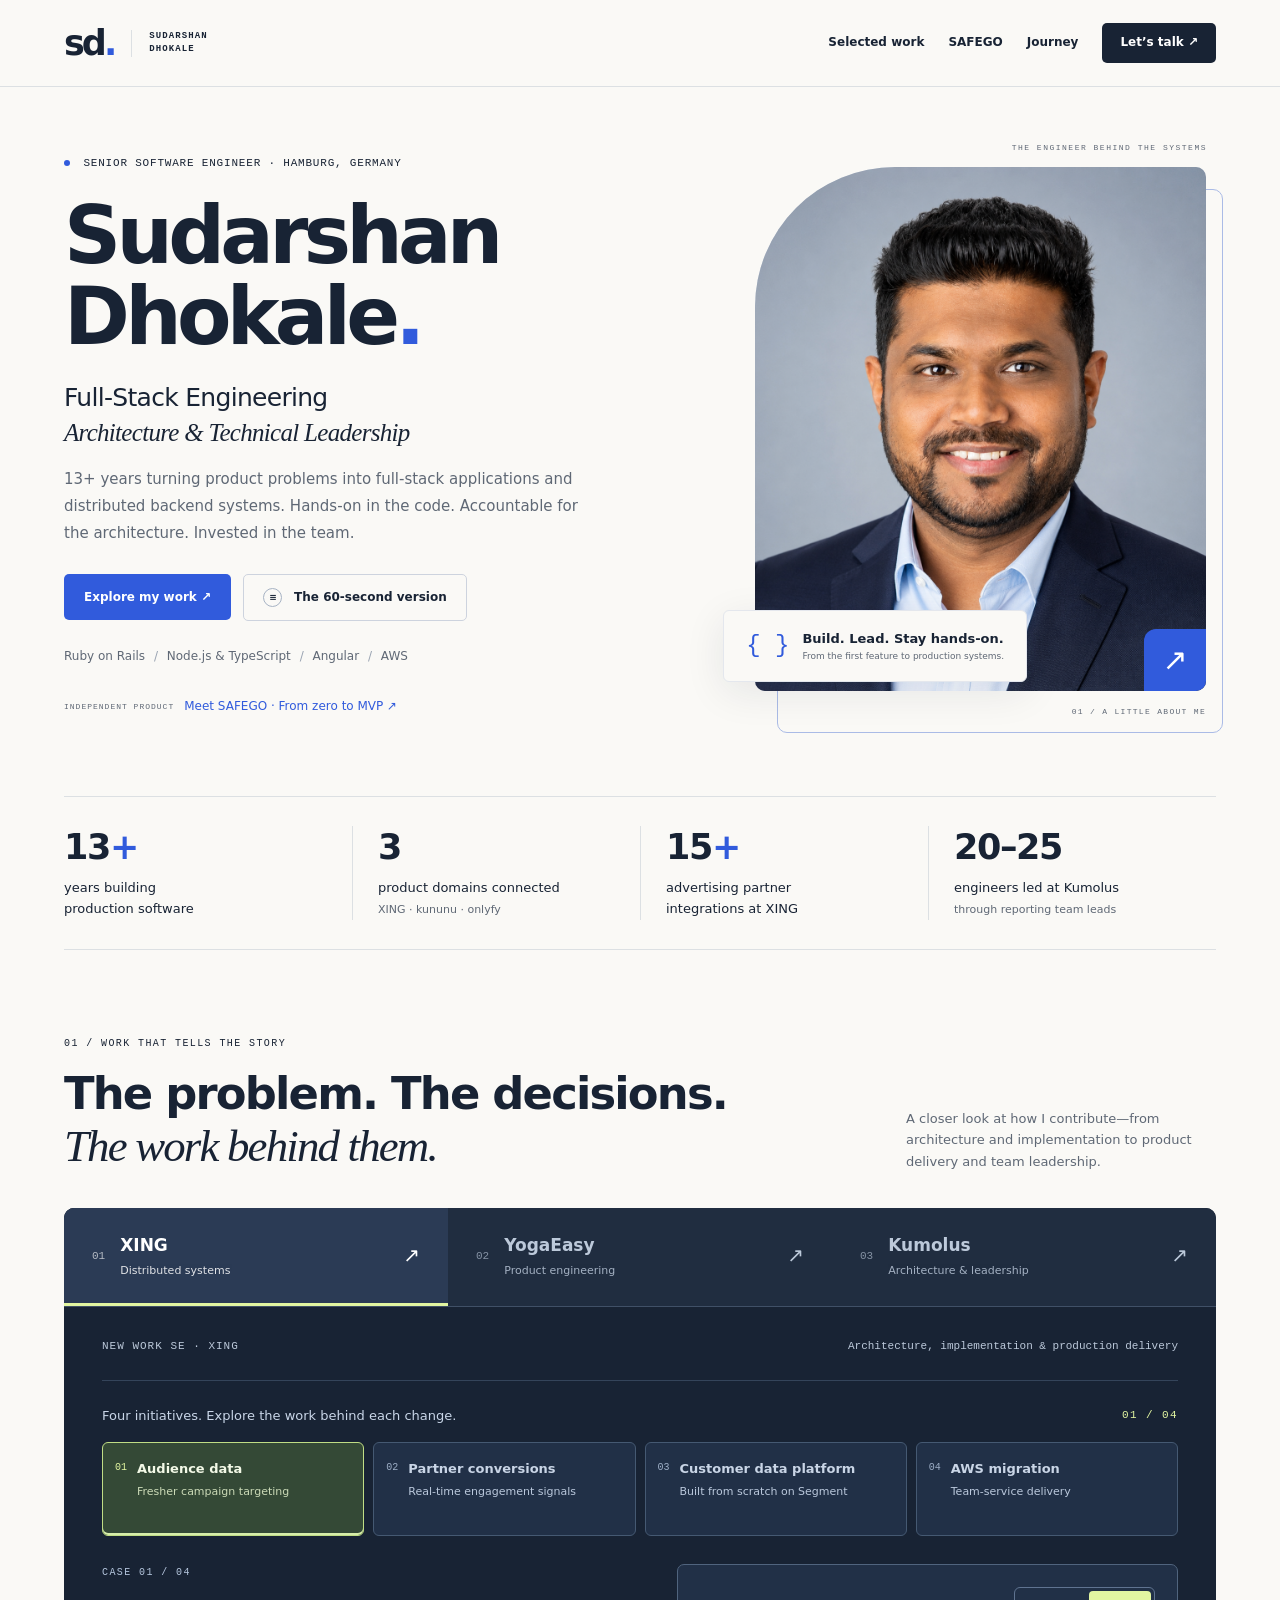
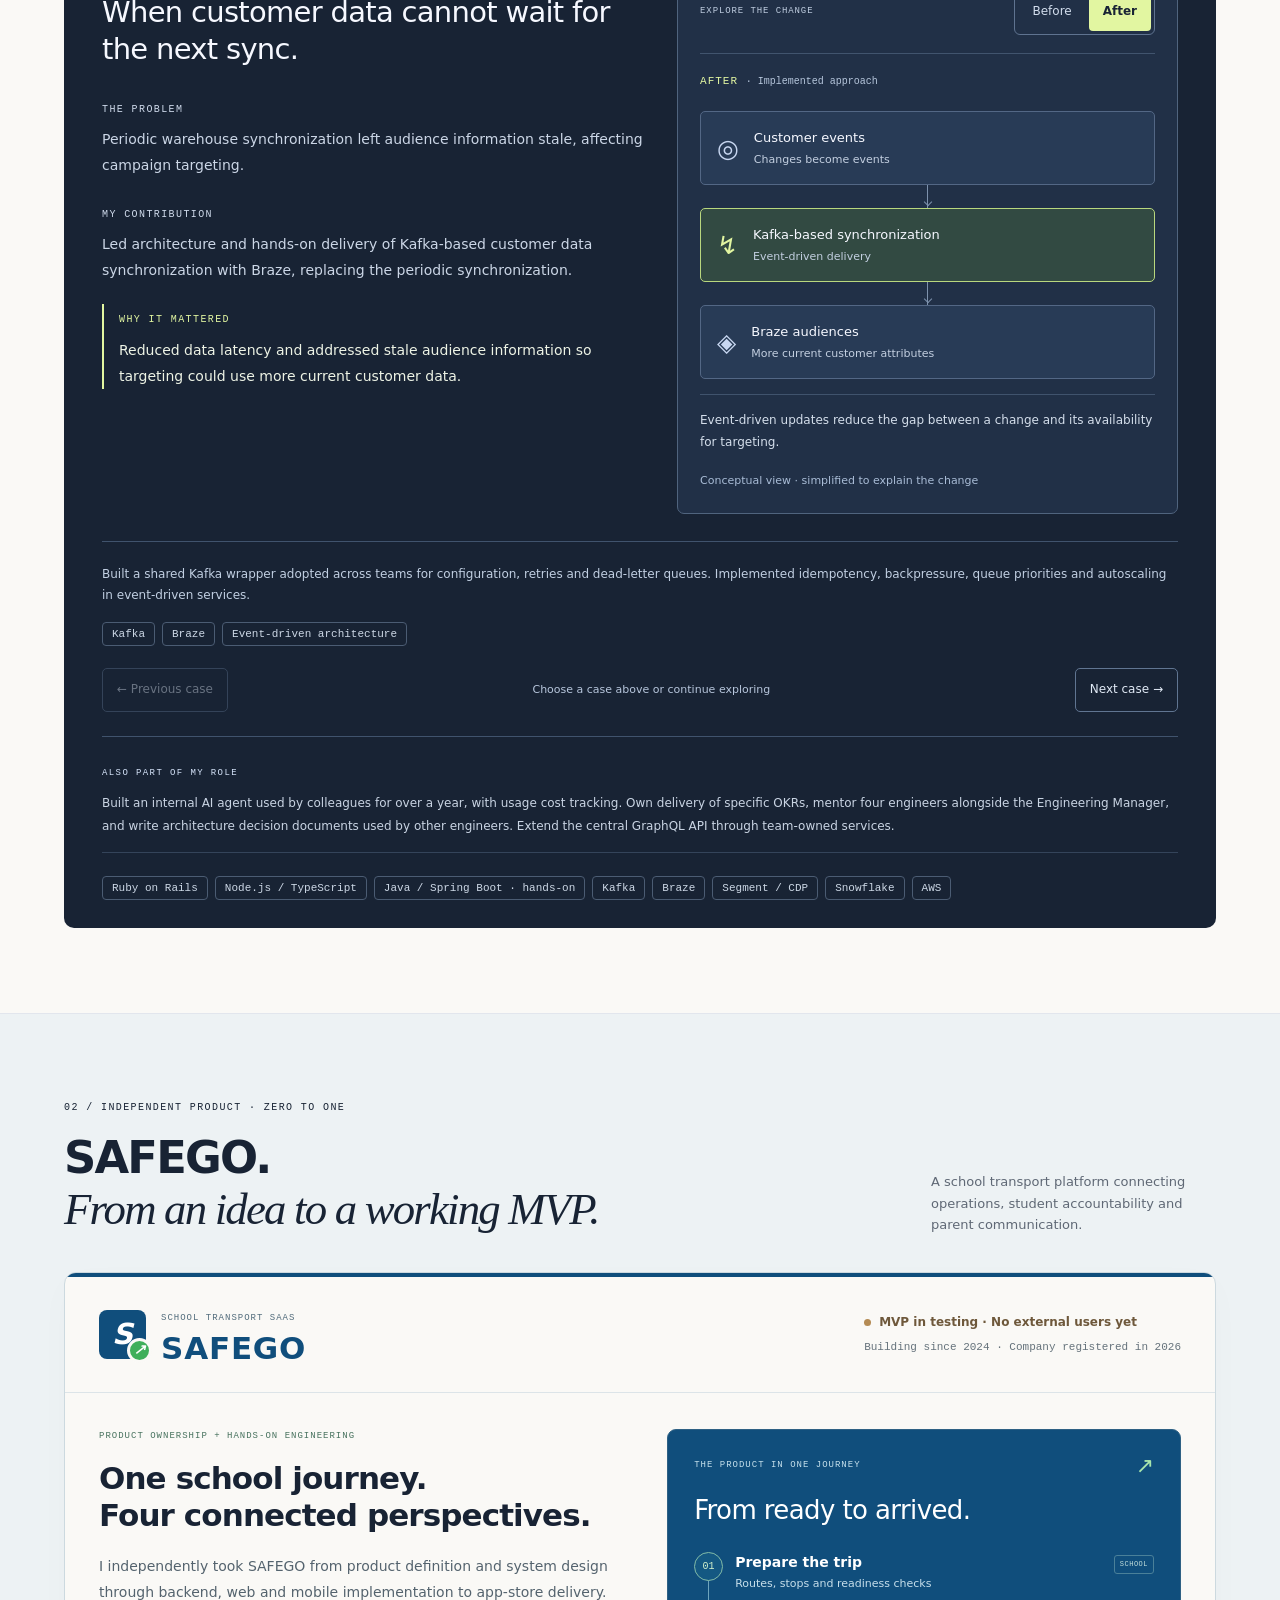
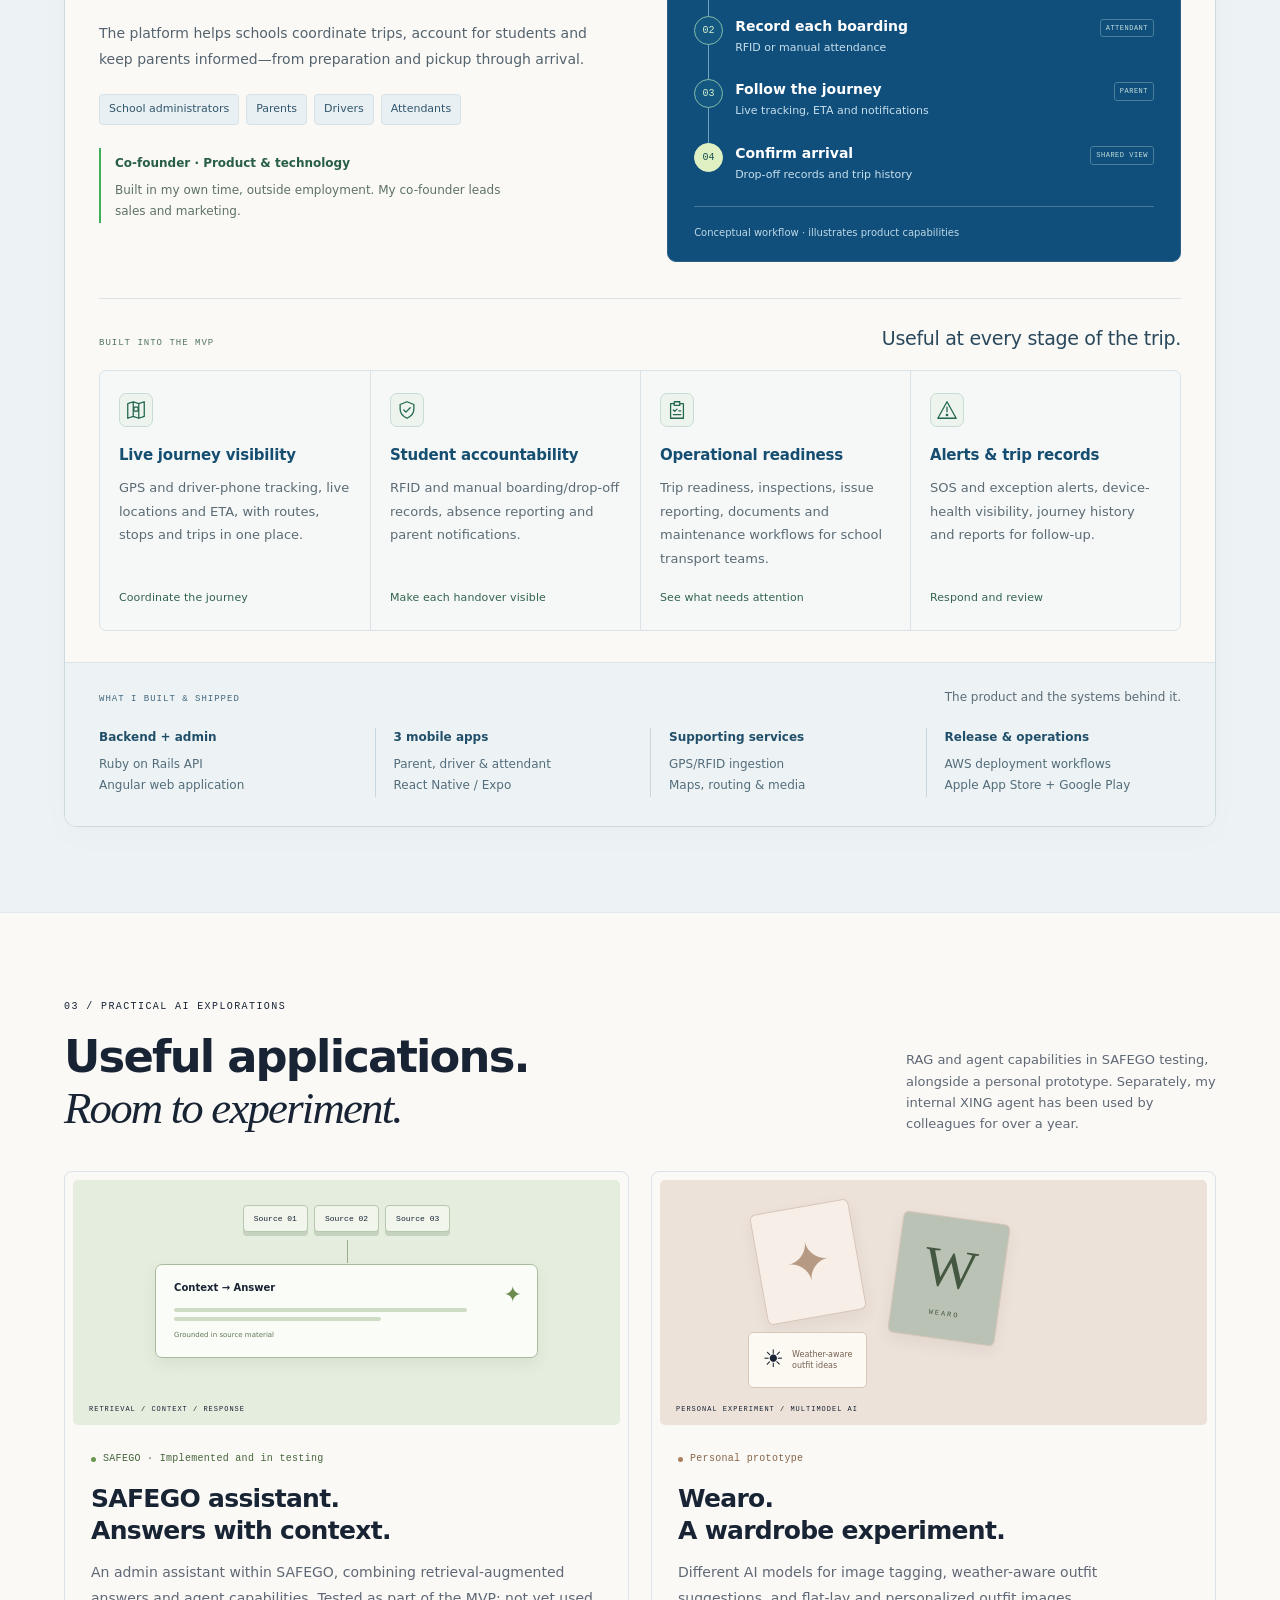
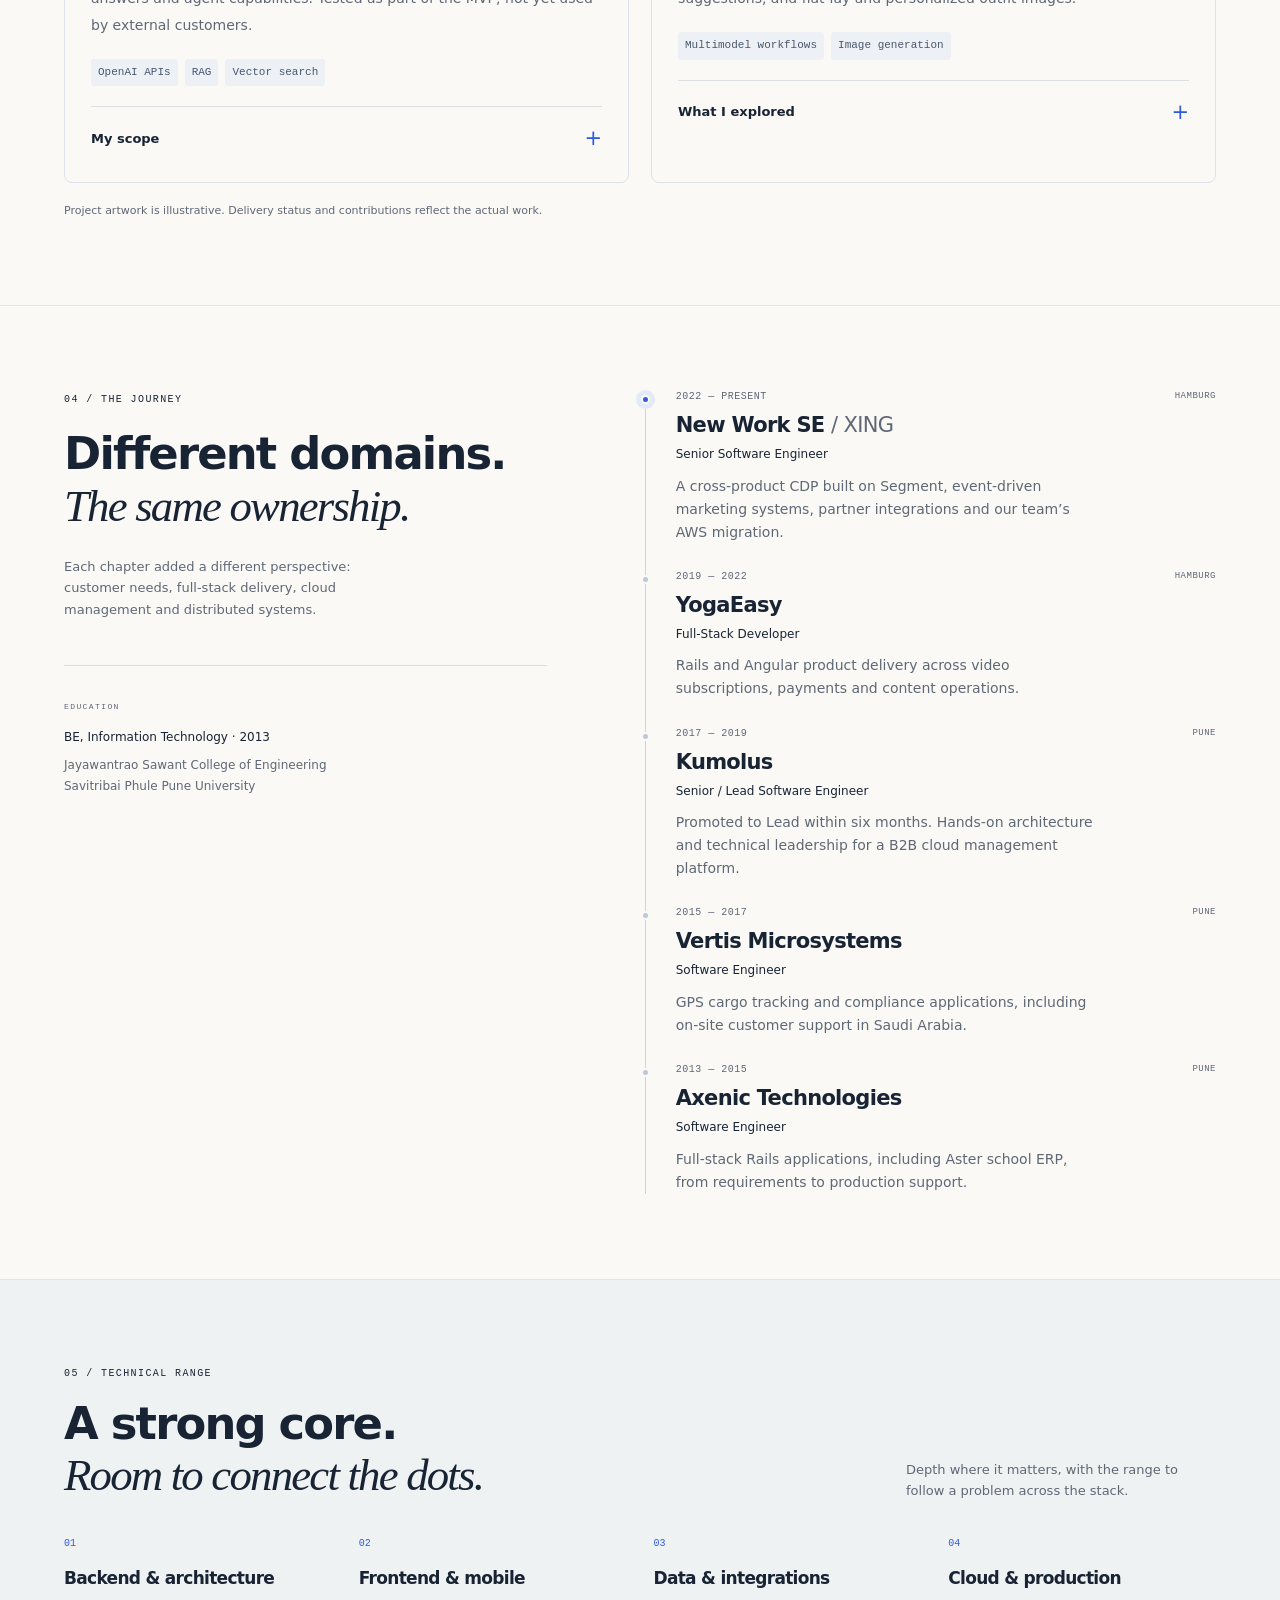
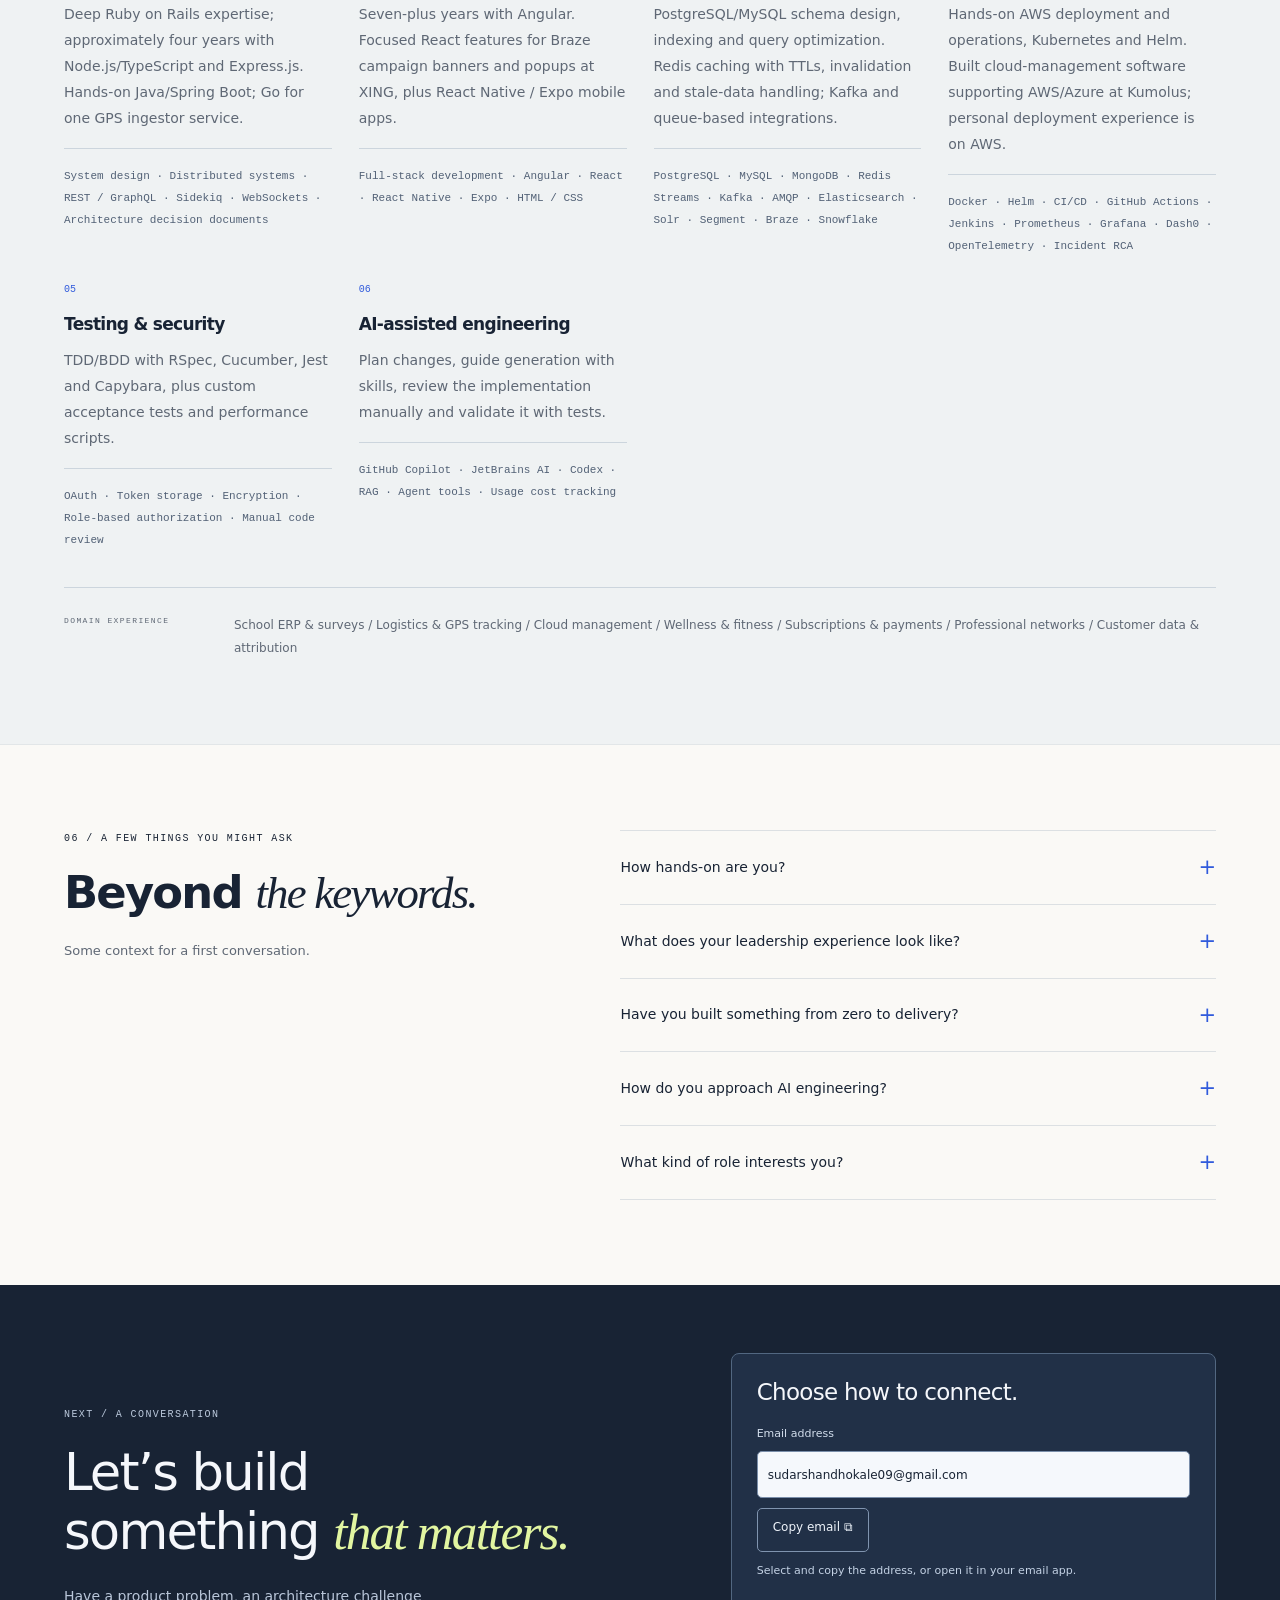
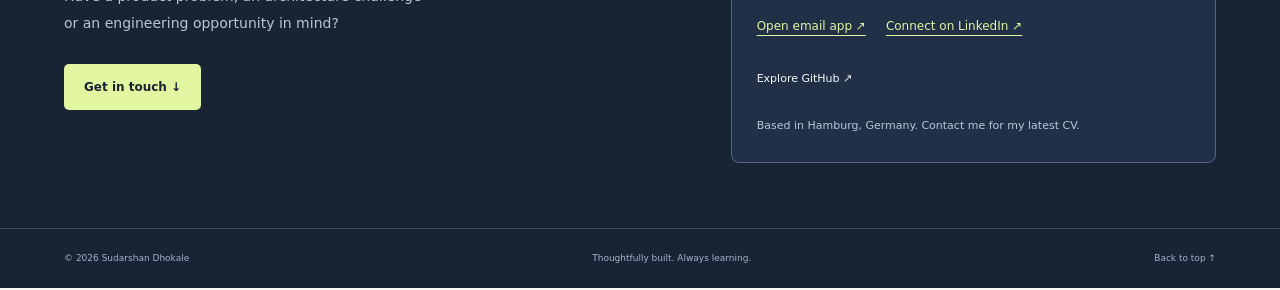
